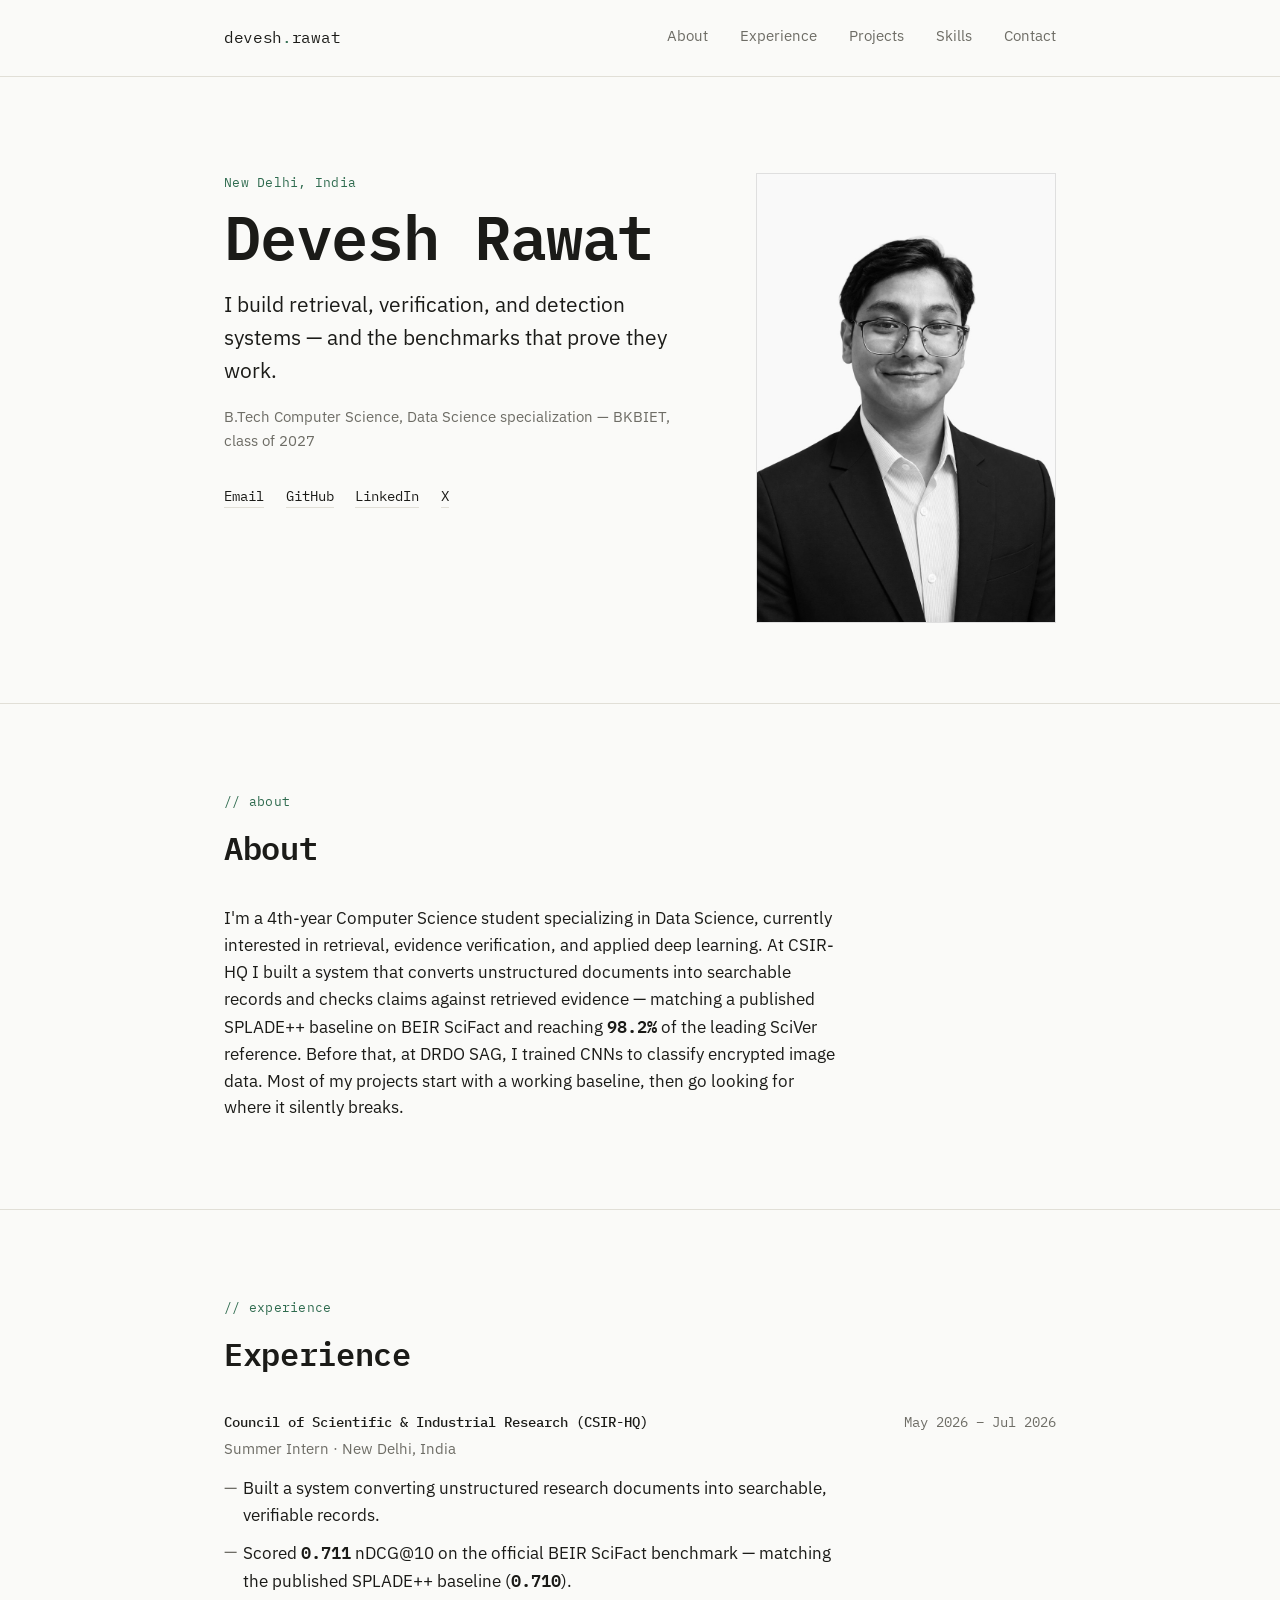
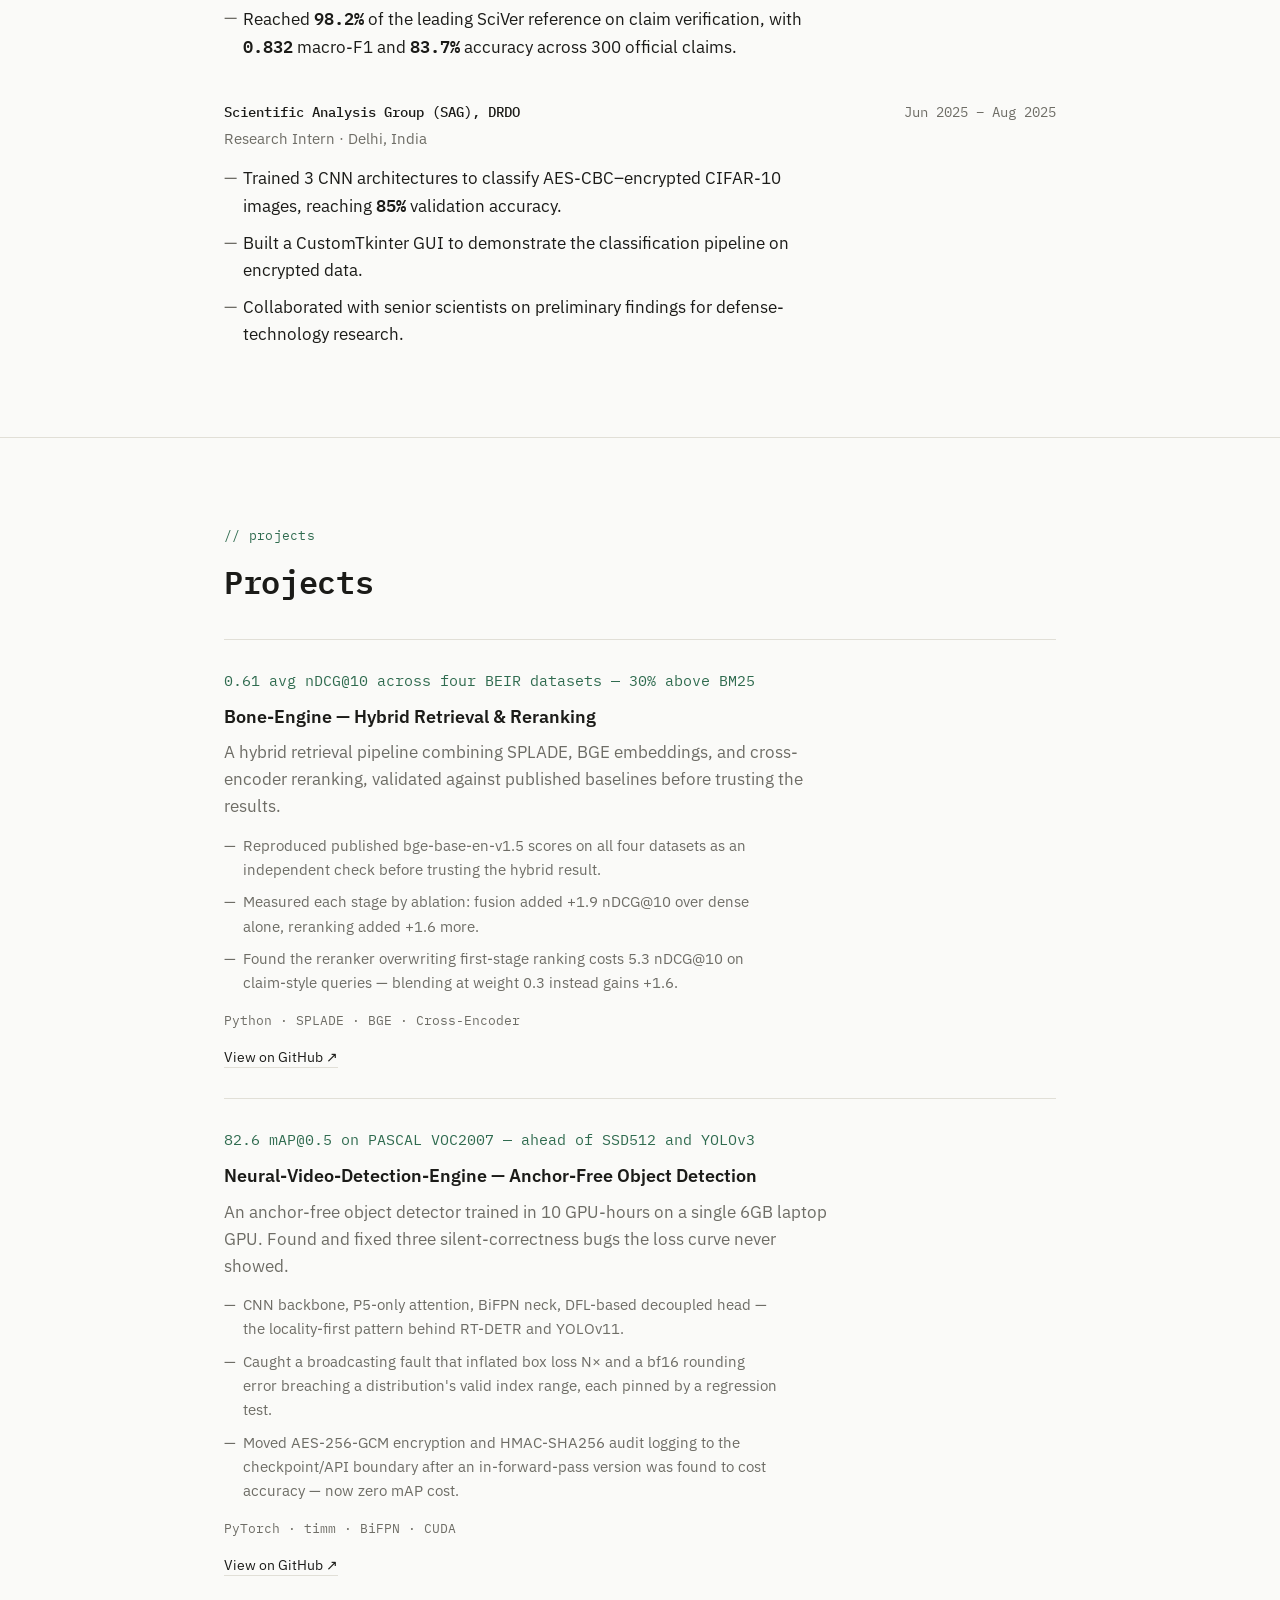
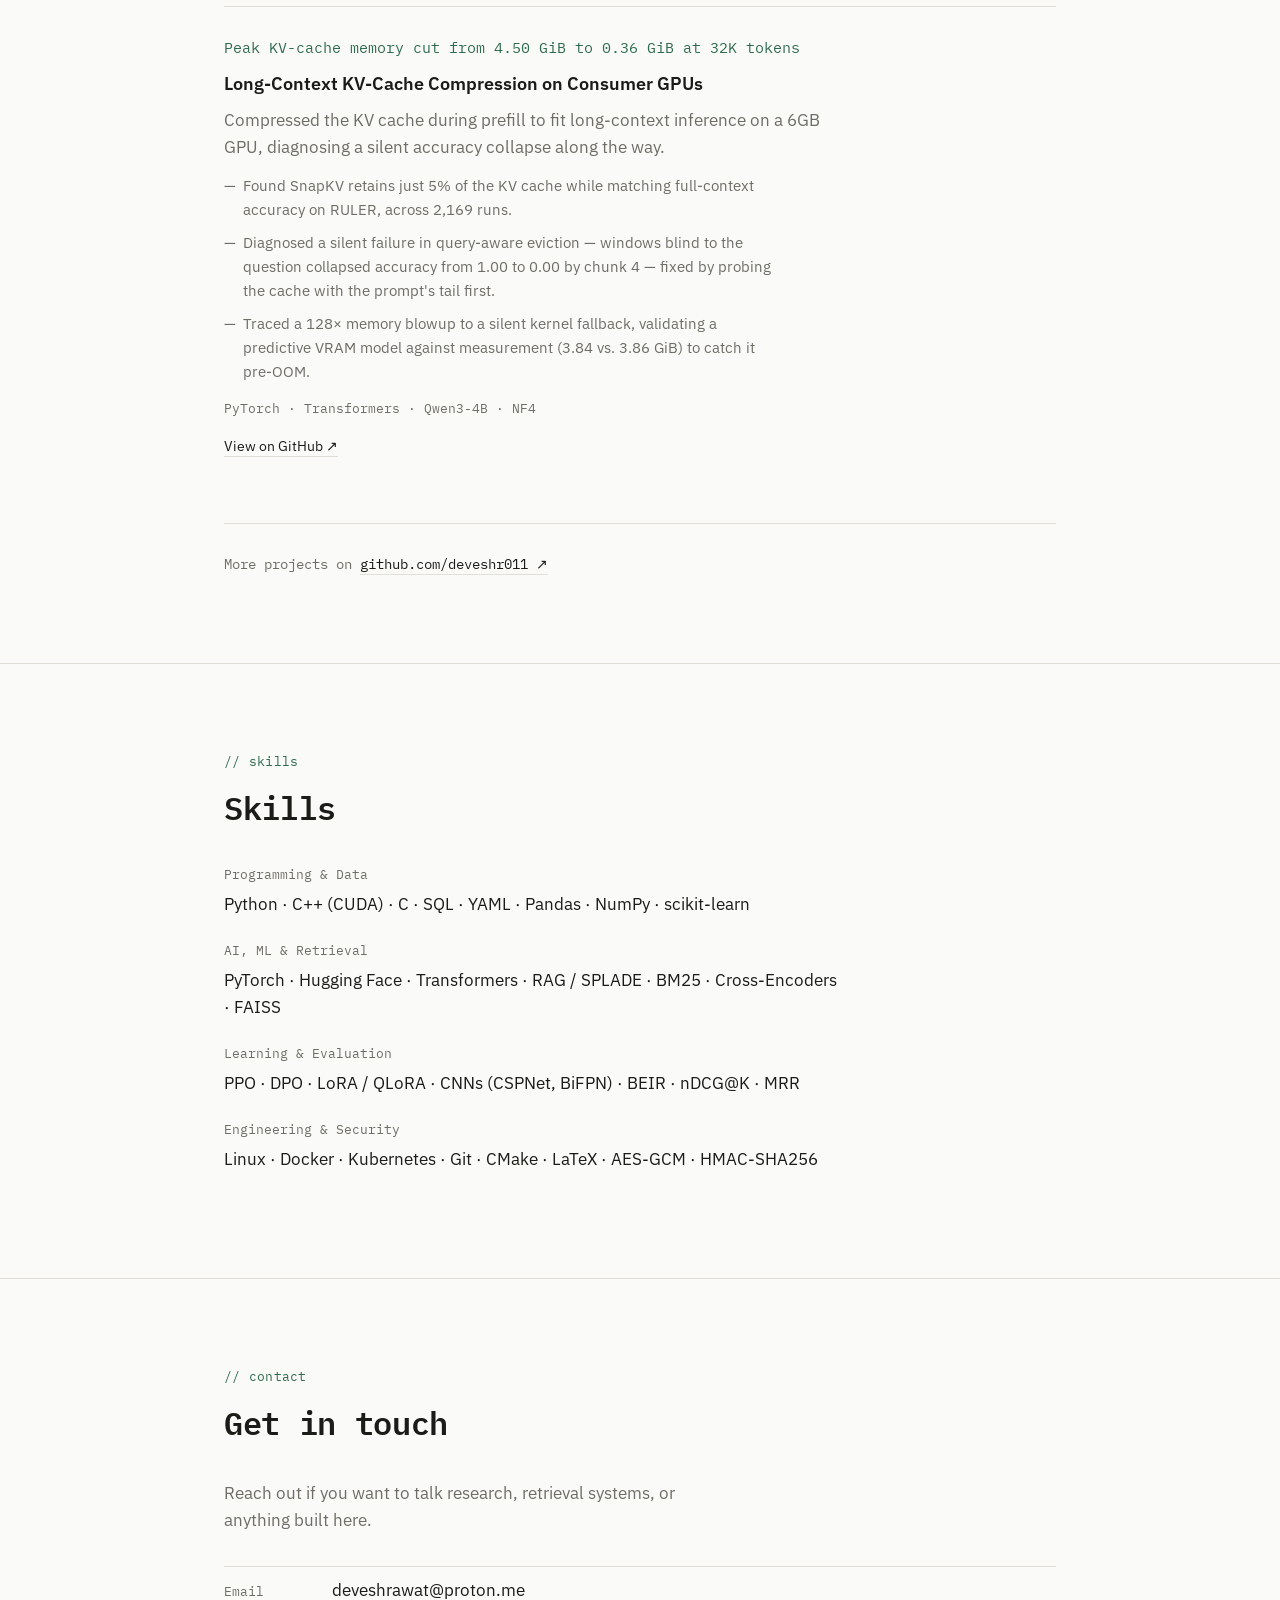
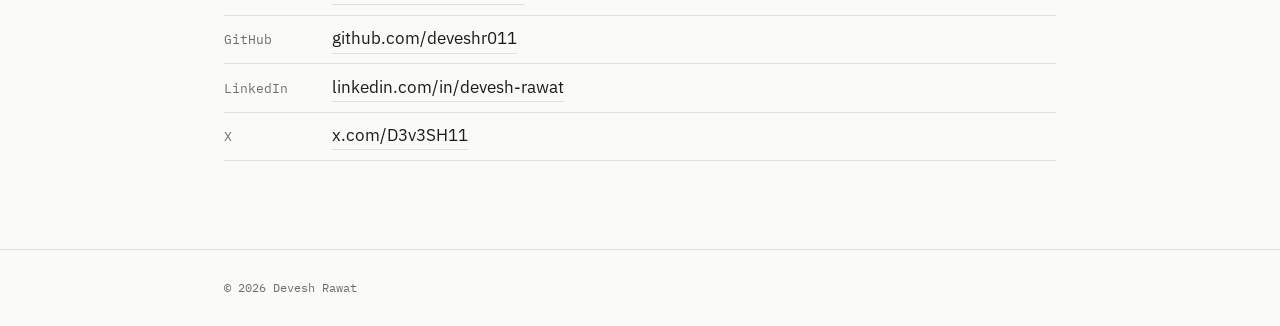
==== index.html @ e30667e3 "Add portfolio site: plain HTML/CSS/JS, IBM Plex type system Single-page site built from resume conte" ====
<!doctype html>
<html lang="en">
<head>
<meta charset="UTF-8">
<meta name="viewport" content="width=device-width, initial-scale=1">
<title>Devesh Rawat — CS Student, Retrieval &amp; ML Systems</title>
<meta name="description" content="Devesh Rawat builds retrieval, verification, and detection systems, and the benchmarks that prove they work. Research at CSIR-HQ and DRDO SAG.">
<link rel="icon" href="assets/favicon.svg" type="image/svg+xml">
<link rel="stylesheet" href="css/style.css">
</head>
<body>

<a class="skip-link" href="#main">Skip to content</a>

<header class="site-header">
  <div class="wrap header-inner">
    <a class="wordmark" href="#top">devesh<span class="wordmark-dot">.</span>rawat</a>
    <button class="nav-toggle" id="navToggle" aria-expanded="false" aria-controls="siteNav">
      <span></span><span></span><span></span>
      <span class="sr-only">Menu</span>
    </button>
    <nav class="site-nav" id="siteNav">
      <a href="#about">About</a>
      <a href="#experience">Experience</a>
      <a href="#projects">Projects</a>
      <a href="#skills">Skills</a>
      <a href="#contact">Contact</a>
    </nav>
  </div>
</header>

<main id="main">

  <section class="hero" id="top">
    <div class="wrap hero-inner">
      <div class="hero-text">
        <p class="eyebrow">New Delhi, India</p>
        <h1 class="hero-name">Devesh Rawat</h1>
        <p class="hero-tagline">I build retrieval, verification, and detection systems — and the benchmarks that prove they work.</p>
        <p class="hero-meta">B.Tech Computer Science, Data Science specialization — BKBIET, class of 2027</p>
        <ul class="link-row">
          <li><a href="mailto:deveshrawat@proton.me">Email</a></li>
          <li><a href="https://github.com/deveshr011" target="_blank" rel="noopener">GitHub</a></li>
          <li><a href="https://www.linkedin.com/in/devesh-rawat-1324a92b0/" target="_blank" rel="noopener">LinkedIn</a></li>
          <li><a href="https://x.com/D3v3SH11" target="_blank" rel="noopener">X</a></li>
        </ul>
      </div>
      <div class="hero-photo">
        <img src="assets/profile.jpg" alt="Portrait of Devesh Rawat" width="800" height="1200">
      </div>
    </div>
  </section>

  <section class="section" id="about">
    <div class="wrap">
      <p class="eyebrow">// about</p>
      <h2>About</h2>
      <p class="about-text">
        I'm a 4th-year Computer Science student specializing in Data Science, currently
        interested in retrieval, evidence verification, and applied deep learning. At
        CSIR-HQ I built a system that converts unstructured documents into searchable
        records and checks claims against retrieved evidence — matching a published
        SPLADE++ baseline on BEIR SciFact and reaching <strong class="metric">98.2%</strong>
        of the leading SciVer reference. Before that, at DRDO SAG, I trained CNNs to
        classify encrypted image data. Most of my projects start with a working baseline,
        then go looking for where it silently breaks.
      </p>
    </div>
  </section>

  <section class="section" id="experience">
    <div class="wrap">
      <p class="eyebrow">// experience</p>
      <h2>Experience</h2>

      <article class="role">
        <div class="role-head">
          <span class="role-org">Council of Scientific &amp; Industrial Research (CSIR-HQ)</span>
          <span class="role-dates">May 2026 – Jul 2026</span>
        </div>
        <p class="role-title">Summer Intern · New Delhi, India</p>
        <ul class="role-bullets">
          <li>Built a system converting unstructured research documents into searchable, verifiable records.</li>
          <li>Scored <strong class="metric">0.711</strong> nDCG@10 on the official BEIR SciFact benchmark — matching the published SPLADE++ baseline (<strong class="metric">0.710</strong>).</li>
          <li>Reached <strong class="metric">98.2%</strong> of the leading SciVer reference on claim verification, with <strong class="metric">0.832</strong> macro-F1 and <strong class="metric">83.7%</strong> accuracy across 300 official claims.</li>
        </ul>
      </article>

      <article class="role">
        <div class="role-head">
          <span class="role-org">Scientific Analysis Group (SAG), DRDO</span>
          <span class="role-dates">Jun 2025 – Aug 2025</span>
        </div>
        <p class="role-title">Research Intern · Delhi, India</p>
        <ul class="role-bullets">
          <li>Trained 3 CNN architectures to classify AES-CBC–encrypted CIFAR-10 images, reaching <strong class="metric">85%</strong> validation accuracy.</li>
          <li>Built a CustomTkinter GUI to demonstrate the classification pipeline on encrypted data.</li>
          <li>Collaborated with senior scientists on preliminary findings for defense-technology research.</li>
        </ul>
      </article>
    </div>
  </section>

  <section class="section" id="projects">
    <div class="wrap">
      <p class="eyebrow">// projects</p>
      <h2>Projects</h2>

      <article class="project">
        <p class="project-metric">0.61 avg nDCG@10 across four BEIR datasets — 30% above BM25</p>
        <h3 class="project-name">Bone-Engine — Hybrid Retrieval &amp; Reranking</h3>
        <p class="project-desc">A hybrid retrieval pipeline combining SPLADE, BGE embeddings, and cross-encoder reranking, validated against published baselines before trusting the results.</p>
        <ul class="project-bullets">
          <li>Reproduced published bge-base-en-v1.5 scores on all four datasets as an independent check before trusting the hybrid result.</li>
          <li>Measured each stage by ablation: fusion added +1.9 nDCG@10 over dense alone, reranking added +1.6 more.</li>
          <li>Found the reranker overwriting first-stage ranking costs 5.3 nDCG@10 on claim-style queries — blending at weight 0.3 instead gains +1.6.</li>
        </ul>
        <p class="project-tags">Python · SPLADE · BGE · Cross-Encoder</p>
        <a class="project-link" href="https://github.com/deveshr011" target="_blank" rel="noopener">View on GitHub ↗</a>
      </article>

      <article class="project">
        <p class="project-metric">82.6 mAP@0.5 on PASCAL VOC2007 — ahead of SSD512 and YOLOv3</p>
        <h3 class="project-name">Neural-Video-Detection-Engine — Anchor-Free Object Detection</h3>
        <p class="project-desc">An anchor-free object detector trained in 10 GPU-hours on a single 6GB laptop GPU. Found and fixed three silent-correctness bugs the loss curve never showed.</p>
        <ul class="project-bullets">
          <li>CNN backbone, P5-only attention, BiFPN neck, DFL-based decoupled head — the locality-first pattern behind RT-DETR and YOLOv11.</li>
          <li>Caught a broadcasting fault that inflated box loss N&times; and a bf16 rounding error breaching a distribution's valid index range, each pinned by a regression test.</li>
          <li>Moved AES-256-GCM encryption and HMAC-SHA256 audit logging to the checkpoint/API boundary after an in-forward-pass version was found to cost accuracy — now zero mAP cost.</li>
        </ul>
        <p class="project-tags">PyTorch · timm · BiFPN · CUDA</p>
        <a class="project-link" href="https://github.com/deveshr011" target="_blank" rel="noopener">View on GitHub ↗</a>
      </article>

      <article class="project">
        <p class="project-metric">Peak KV-cache memory cut from 4.50 GiB to 0.36 GiB at 32K tokens</p>
        <h3 class="project-name">Long-Context KV-Cache Compression on Consumer GPUs</h3>
        <p class="project-desc">Compressed the KV cache during prefill to fit long-context inference on a 6GB GPU, diagnosing a silent accuracy collapse along the way.</p>
        <ul class="project-bullets">
          <li>Found SnapKV retains just 5% of the KV cache while matching full-context accuracy on RULER, across 2,169 runs.</li>
          <li>Diagnosed a silent failure in query-aware eviction — windows blind to the question collapsed accuracy from 1.00 to 0.00 by chunk 4 — fixed by probing the cache with the prompt's tail first.</li>
          <li>Traced a 128&times; memory blowup to a silent kernel fallback, validating a predictive VRAM model against measurement (3.84 vs. 3.86 GiB) to catch it pre-OOM.</li>
        </ul>
        <p class="project-tags">PyTorch · Transformers · Qwen3-4B · NF4</p>
        <a class="project-link" href="https://github.com/deveshr011" target="_blank" rel="noopener">View on GitHub ↗</a>
      </article>

      <p class="projects-more">More projects on <a href="https://github.com/deveshr011" target="_blank" rel="noopener">github.com/deveshr011 ↗</a></p>
    </div>
  </section>

  <section class="section" id="skills">
    <div class="wrap">
      <p class="eyebrow">// skills</p>
      <h2>Skills</h2>
      <dl class="skills-list">
        <div class="skills-group">
          <dt>Programming &amp; Data</dt>
          <dd>Python · C++ (CUDA) · C · SQL · YAML · Pandas · NumPy · scikit-learn</dd>
        </div>
        <div class="skills-group">
          <dt>AI, ML &amp; Retrieval</dt>
          <dd>PyTorch · Hugging Face · Transformers · RAG / SPLADE · BM25 · Cross-Encoders · FAISS</dd>
        </div>
        <div class="skills-group">
          <dt>Learning &amp; Evaluation</dt>
          <dd>PPO · DPO · LoRA / QLoRA · CNNs (CSPNet, BiFPN) · BEIR · nDCG@K · MRR</dd>
        </div>
        <div class="skills-group">
          <dt>Engineering &amp; Security</dt>
          <dd>Linux · Docker · Kubernetes · Git · CMake · LaTeX · AES-GCM · HMAC-SHA256</dd>
        </div>
      </dl>
    </div>
  </section>

  <section class="section" id="contact">
    <div class="wrap">
      <p class="eyebrow">// contact</p>
      <h2>Get in touch</h2>
      <p class="contact-line">Reach out if you want to talk research, retrieval systems, or anything built here.</p>
      <ul class="contact-list">
        <li><span class="contact-label">Email</span><a href="mailto:deveshrawat@proton.me">deveshrawat@proton.me</a></li>
        <li><span class="contact-label">GitHub</span><a href="https://github.com/deveshr011" target="_blank" rel="noopener">github.com/deveshr011</a></li>
        <li><span class="contact-label">LinkedIn</span><a href="https://www.linkedin.com/in/devesh-rawat-1324a92b0/" target="_blank" rel="noopener">linkedin.com/in/devesh-rawat</a></li>
        <li><span class="contact-label">X</span><a href="https://x.com/D3v3SH11" target="_blank" rel="noopener">x.com/D3v3SH11</a></li>
      </ul>
    </div>
  </section>

</main>

<footer class="site-footer">
  <div class="wrap footer-inner">
    <p>&copy; 2026 Devesh Rawat</p>
  </div>
</footer>

<script src="js/main.js"></script>
</body>
</html>
---- css/style.css ----
/* ---- Fonts (self-hosted) ---- */
@font-face {
  font-family: 'IBM Plex Sans';
  src: url('../assets/fonts/ibm-plex-sans-400.woff2') format('woff2');
  font-weight: 400; font-style: normal; font-display: swap;
}
@font-face {
  font-family: 'IBM Plex Sans';
  src: url('../assets/fonts/ibm-plex-sans-500.woff2') format('woff2');
  font-weight: 500; font-style: normal; font-display: swap;
}
@font-face {
  font-family: 'IBM Plex Sans';
  src: url('../assets/fonts/ibm-plex-sans-600.woff2') format('woff2');
  font-weight: 600; font-style: normal; font-display: swap;
}
@font-face {
  font-family: 'IBM Plex Sans';
  src: url('../assets/fonts/ibm-plex-sans-700.woff2') format('woff2');
  font-weight: 700; font-style: normal; font-display: swap;
}
@font-face {
  font-family: 'IBM Plex Mono';
  src: url('../assets/fonts/ibm-plex-mono-400.woff2') format('woff2');
  font-weight: 400; font-style: normal; font-display: swap;
}
@font-face {
  font-family: 'IBM Plex Mono';
  src: url('../assets/fonts/ibm-plex-mono-500.woff2') format('woff2');
  font-weight: 500; font-style: normal; font-display: swap;
}
@font-face {
  font-family: 'IBM Plex Mono';
  src: url('../assets/fonts/ibm-plex-mono-600.woff2') format('woff2');
  font-weight: 600; font-style: normal; font-display: swap;
}

/* ---- Tokens ---- */
:root {
  --paper: #fafaf8;
  --paper-raised: #f2f1ec;
  --ink: #1b1b18;
  --muted: #6e6d66;
  --rule: #e1dfd7;
  --signal: #2f6b4f;

  --font-sans: 'IBM Plex Sans', -apple-system, BlinkMacSystemFont, 'Segoe UI', sans-serif;
  --font-mono: 'IBM Plex Mono', ui-monospace, 'SFMono-Regular', Consolas, monospace;

  --content-w: 880px;
  --gap: clamp(1rem, 2vw, 1.5rem);
}

/* ---- Reset ---- */
*, *::before, *::after { box-sizing: border-box; }
html { -webkit-text-size-adjust: 100%; }
body {
  margin: 0;
  background: var(--paper);
  color: var(--ink);
  font-family: var(--font-sans);
  font-size: 17px;
  line-height: 1.6;
  -webkit-font-smoothing: antialiased;
}
img { max-width: 100%; height: auto; display: block; }
a { color: inherit; }
ul { list-style: none; margin: 0; padding: 0; }
h1, h2, h3 { margin: 0; }
p { margin: 0; }

.wrap {
  max-width: var(--content-w);
  margin-inline: auto;
  padding-inline: 1.5rem;
}

.sr-only {
  position: absolute;
  width: 1px; height: 1px;
  overflow: hidden;
  clip: rect(0 0 0 0);
  white-space: nowrap;
}

.skip-link {
  position: absolute;
  left: -9999px;
  top: 0;
  background: var(--ink);
  color: var(--paper);
  padding: 0.75rem 1rem;
  z-index: 100;
  font-family: var(--font-mono);
  font-size: 0.85rem;
}
.skip-link:focus {
  left: 1rem;
  top: 1rem;
}

a:focus-visible,
button:focus-visible {
  outline: 2px solid var(--signal);
  outline-offset: 3px;
}

/* ---- Header ---- */
.site-header {
  position: sticky;
  top: 0;
  z-index: 20;
  background: var(--paper);
  border-bottom: 1px solid var(--rule);
}
.header-inner {
  display: flex;
  align-items: center;
  justify-content: space-between;
  height: 76px;
}
.wordmark {
  font-family: var(--font-mono);
  font-size: 1rem;
  text-decoration: none;
  color: var(--ink);
  letter-spacing: -0.02em;
}
.wordmark-dot { color: var(--signal); }

.site-nav {
  display: flex;
  gap: clamp(1.25rem, 2.5vw, 2.25rem);
}
.site-nav a {
  text-decoration: none;
  font-size: 0.92rem;
  color: var(--muted);
  border-bottom: 1px solid transparent;
  padding-bottom: 3px;
  transition: color 0.15s ease, border-color 0.15s ease;
}
.site-nav a:hover {
  color: var(--ink);
  border-color: var(--signal);
}

.nav-toggle {
  display: none;
  flex-direction: column;
  justify-content: center;
  gap: 5px;
  width: 32px;
  height: 32px;
  background: none;
  border: none;
  cursor: pointer;
  padding: 0;
}
.nav-toggle span {
  display: block;
  width: 100%;
  height: 1.5px;
  background: var(--ink);
}

/* ---- Eyebrow / headings ---- */
.eyebrow {
  font-family: var(--font-mono);
  font-size: 0.8rem;
  color: var(--signal);
  letter-spacing: 0.02em;
  margin-bottom: 0.6rem;
}
.section h2 {
  font-family: var(--font-mono);
  font-weight: 600;
  font-size: clamp(1.5rem, 3vw, 2rem);
  letter-spacing: -0.01em;
  margin-bottom: 2rem;
}

.metric {
  font-family: var(--font-mono);
  font-weight: 600;
  font-variant-numeric: tabular-nums;
  color: var(--ink);
}

/* ---- Hero ---- */
.hero {
  padding-block: clamp(3.5rem, 8vw, 6rem) clamp(3.5rem, 8vw, 5rem);
}
.hero-inner {
  display: grid;
  grid-template-columns: 1fr 300px;
  gap: clamp(2rem, 5vw, 3.5rem);
  align-items: start;
}
.hero-name {
  font-family: var(--font-mono);
  font-weight: 600;
  font-size: clamp(2.6rem, 6vw, 3.9rem);
  letter-spacing: -0.02em;
  line-height: 1.05;
  margin-bottom: 1.2rem;
}
.hero-tagline {
  font-size: clamp(1.1rem, 2vw, 1.3rem);
  max-width: 36ch;
  margin-bottom: 1.1rem;
}
.hero-meta {
  font-size: 0.92rem;
  color: var(--muted);
  margin-bottom: 1.85rem;
}
.link-row {
  display: flex;
  flex-wrap: wrap;
  gap: 1.35rem;
}
.link-row a {
  font-family: var(--font-mono);
  font-size: 0.88rem;
  text-decoration: none;
  border-bottom: 1px solid var(--rule);
  padding-bottom: 2px;
  transition: border-color 0.15s ease, color 0.15s ease;
}
.link-row a:hover {
  color: var(--signal);
  border-color: var(--signal);
}

.hero-photo img {
  width: 100%;
  aspect-ratio: 2 / 3;
  object-fit: cover;
  border: 1px solid var(--rule);
  filter: grayscale(1);
}

/* ---- Sections ---- */
.section {
  padding-block: clamp(3.5rem, 7vw, 5.5rem);
  border-top: 1px solid var(--rule);
}

.about-text {
  max-width: 62ch;
  font-size: 1.05rem;
}

/* ---- Experience ---- */
.role { margin-bottom: 2.5rem; }
.role:last-child { margin-bottom: 0; }
.role-head {
  display: flex;
  flex-wrap: wrap;
  justify-content: space-between;
  gap: 0.5rem;
  font-family: var(--font-mono);
  font-size: 0.85rem;
  margin-bottom: 0.25rem;
}
.role-org { font-weight: 500; }
.role-dates { color: var(--muted); }
.role-title {
  color: var(--muted);
  font-size: 0.92rem;
  margin-bottom: 0.9rem;
}
.role-bullets li {
  position: relative;
  padding-left: 1.2rem;
  margin-bottom: 0.6rem;
  max-width: 62ch;
}
.role-bullets li::before {
  content: '—';
  position: absolute;
  left: 0;
  color: var(--muted);
}
.role-bullets li:last-child { margin-bottom: 0; }

/* ---- Projects ---- */
.project {
  padding-top: 1.75rem;
  padding-bottom: 1.75rem;
  border-top: 1px solid var(--rule);
}
.project:first-child { border-top: none; padding-top: 0; }
.project:last-child { padding-bottom: 0; }
.project-metric {
  font-family: var(--font-mono);
  font-size: 0.95rem;
  color: var(--signal);
  margin-bottom: 0.6rem;
  font-variant-numeric: tabular-nums;
}
.project-name {
  font-size: 1.15rem;
  font-weight: 600;
  margin-bottom: 0.5rem;
}
.project-desc {
  color: var(--muted);
  max-width: 62ch;
  margin-bottom: 0.75rem;
}
.project-bullets {
  margin-bottom: 1rem;
}
.project-bullets li {
  position: relative;
  padding-left: 1.2rem;
  margin-bottom: 0.5rem;
  max-width: 62ch;
  color: var(--muted);
  font-size: 0.95rem;
}
.project-bullets li::before {
  content: '—';
  position: absolute;
  left: 0;
}
.project-bullets li:last-child { margin-bottom: 0; }
.project-tags {
  font-family: var(--font-mono);
  font-size: 0.8rem;
  color: var(--muted);
  margin-bottom: 0.75rem;
}
.project-link {
  font-size: 0.9rem;
  text-decoration: none;
  border-bottom: 1px solid var(--rule);
  padding-bottom: 1px;
  transition: border-color 0.15s ease, color 0.15s ease;
}
.project-link:hover {
  color: var(--signal);
  border-color: var(--signal);
}

.projects-more {
  margin-top: 2.25rem;
  padding-top: 1.75rem;
  border-top: 1px solid var(--rule);
  font-family: var(--font-mono);
  font-size: 0.9rem;
  color: var(--muted);
}
.projects-more a {
  text-decoration: none;
  border-bottom: 1px solid var(--rule);
  padding-bottom: 1px;
  color: var(--ink);
  transition: border-color 0.15s ease, color 0.15s ease;
}
.projects-more a:hover {
  color: var(--signal);
  border-color: var(--signal);
}

/* ---- Skills ---- */
.skills-list {
  display: grid;
  gap: 1.4rem;
}
.skills-group dt {
  font-family: var(--font-mono);
  font-size: 0.8rem;
  color: var(--muted);
  margin-bottom: 0.35rem;
}
.skills-group dd {
  margin: 0;
  max-width: 62ch;
}

/* ---- Contact ---- */
.contact-line {
  max-width: 52ch;
  color: var(--muted);
  margin-bottom: 2rem;
}
.contact-list li {
  display: flex;
  gap: 1.25rem;
  padding-block: 0.6rem;
  border-top: 1px solid var(--rule);
  align-items: baseline;
}
.contact-list li:last-child { border-bottom: 1px solid var(--rule); }
.contact-label {
  font-family: var(--font-mono);
  font-size: 0.8rem;
  color: var(--muted);
  width: 5.5rem;
  flex-shrink: 0;
}
.contact-list a {
  text-decoration: none;
  border-bottom: 1px solid var(--rule);
}
.contact-list a:hover {
  color: var(--signal);
  border-color: var(--signal);
}

/* ---- Footer ---- */
.site-footer {
  border-top: 1px solid var(--rule);
}
.footer-inner {
  padding-block: 1.75rem;
  font-family: var(--font-mono);
  font-size: 0.78rem;
  color: var(--muted);
}

/* ---- Responsive ---- */
@media (max-width: 720px) {
  .nav-toggle { display: flex; }
  .site-nav {
    position: absolute;
    top: 76px;
    left: 0;
    right: 0;
    background: var(--paper);
    border-bottom: 1px solid var(--rule);
    flex-direction: column;
    padding: 1rem 1.5rem 1.5rem;
    gap: 1rem;
    display: none;
  }
  .site-nav.is-open { display: flex; }

  .hero-inner {
    grid-template-columns: 1fr;
  }
  .hero-photo { max-width: 220px; }

  .role-head { flex-direction: column; }
  .contact-label { width: 4.5rem; font-size: 0.75rem; }
}
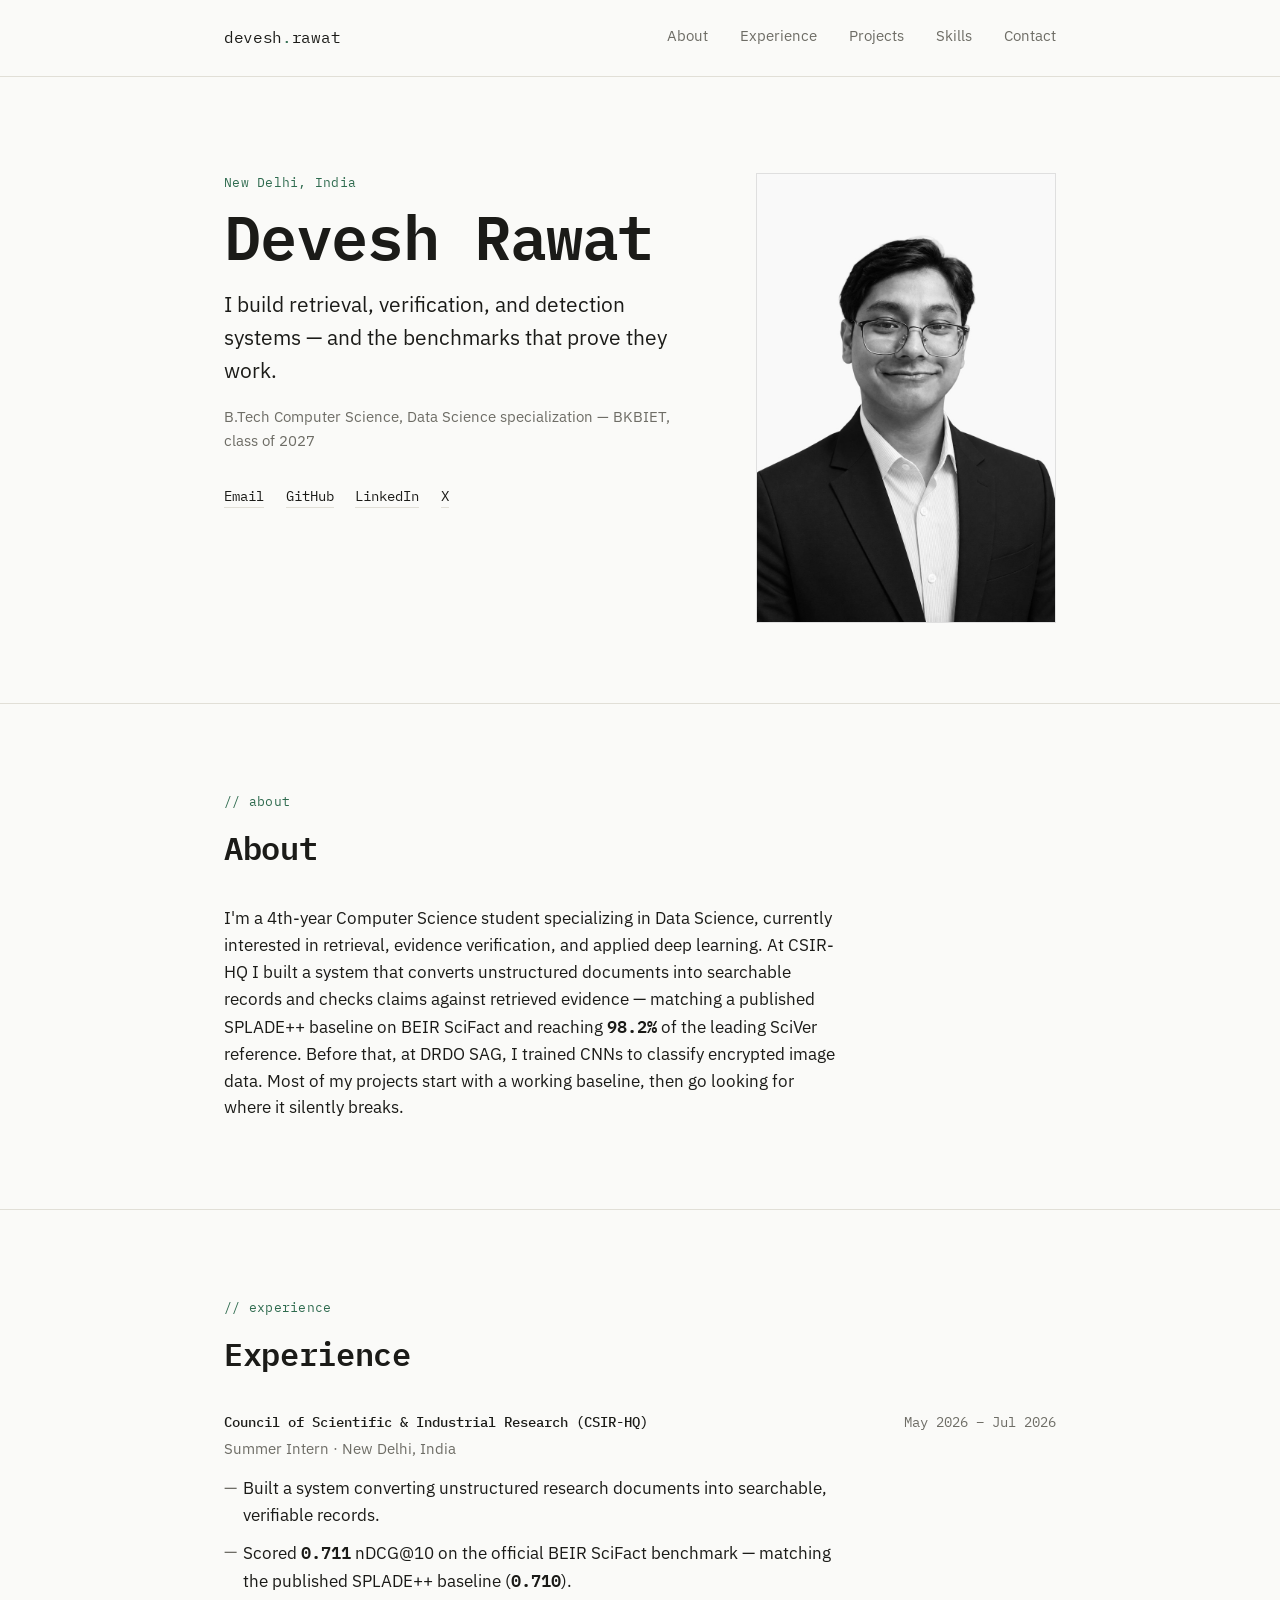
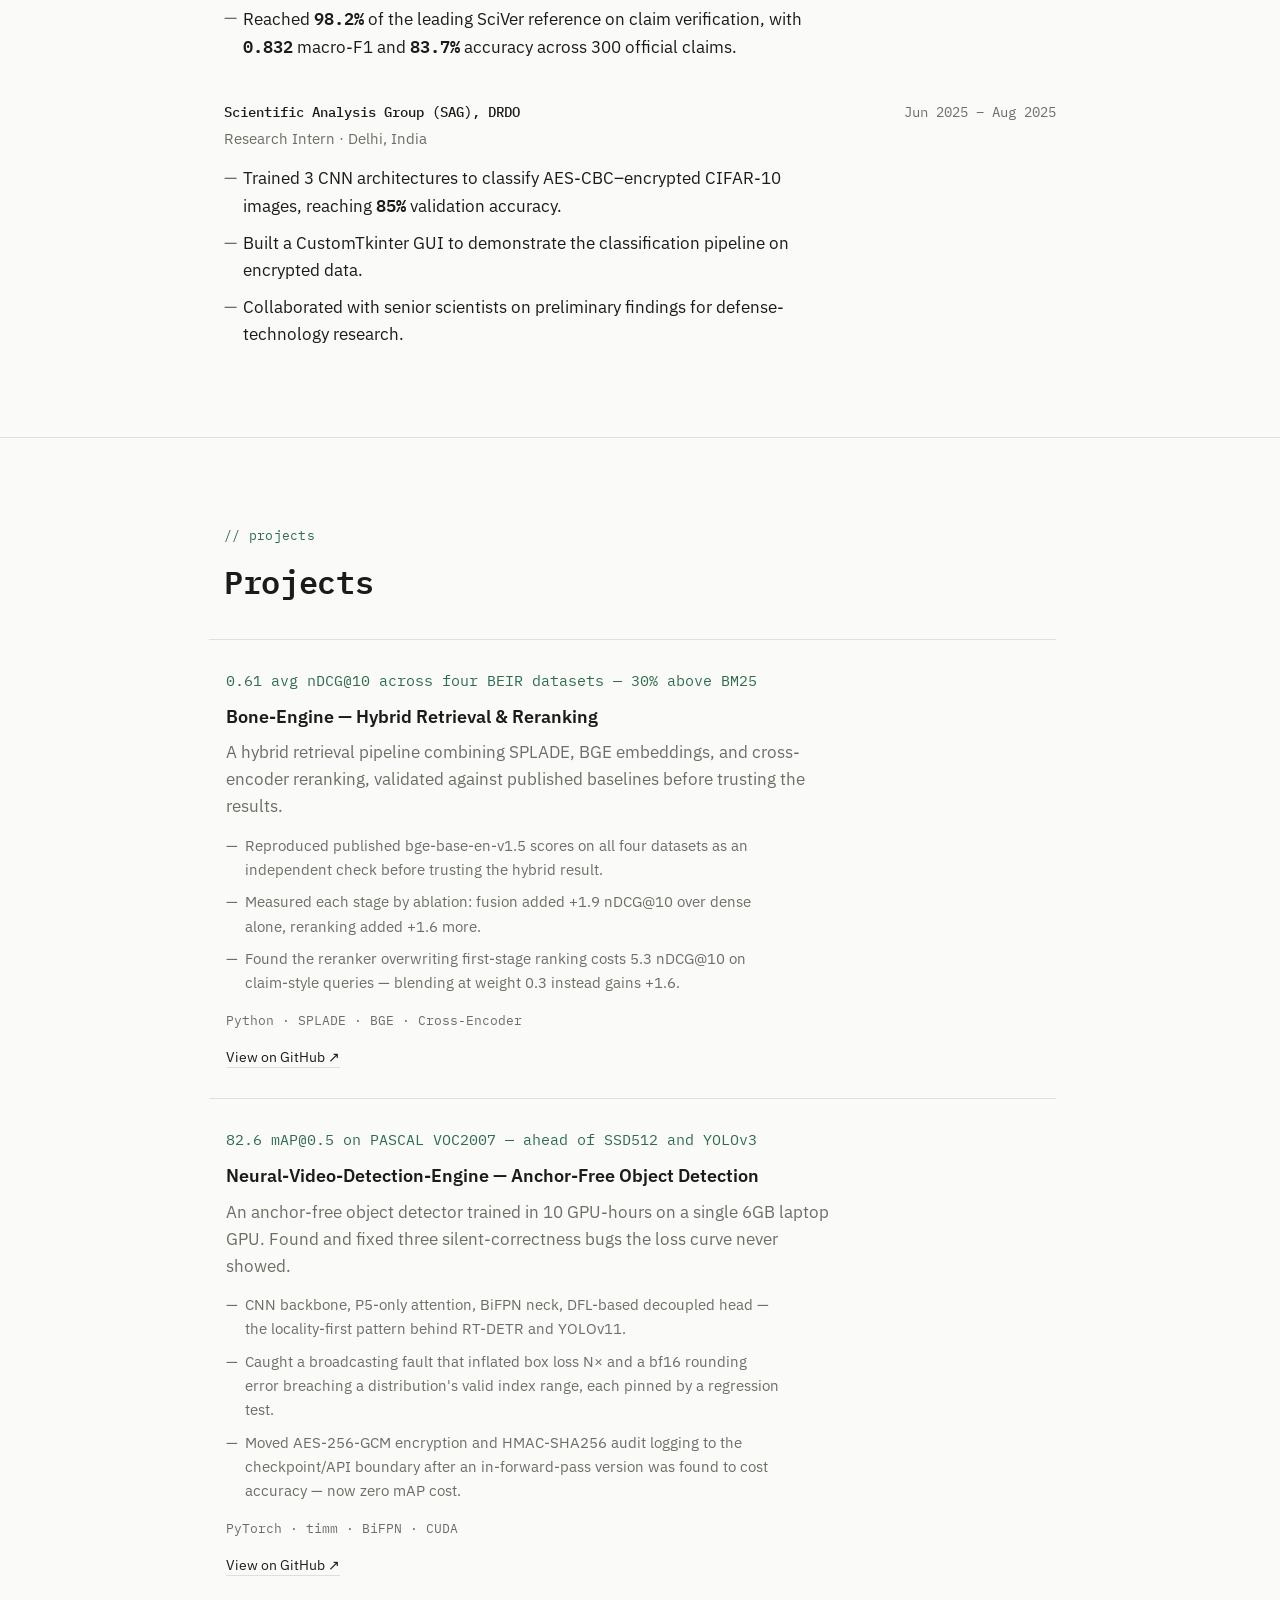
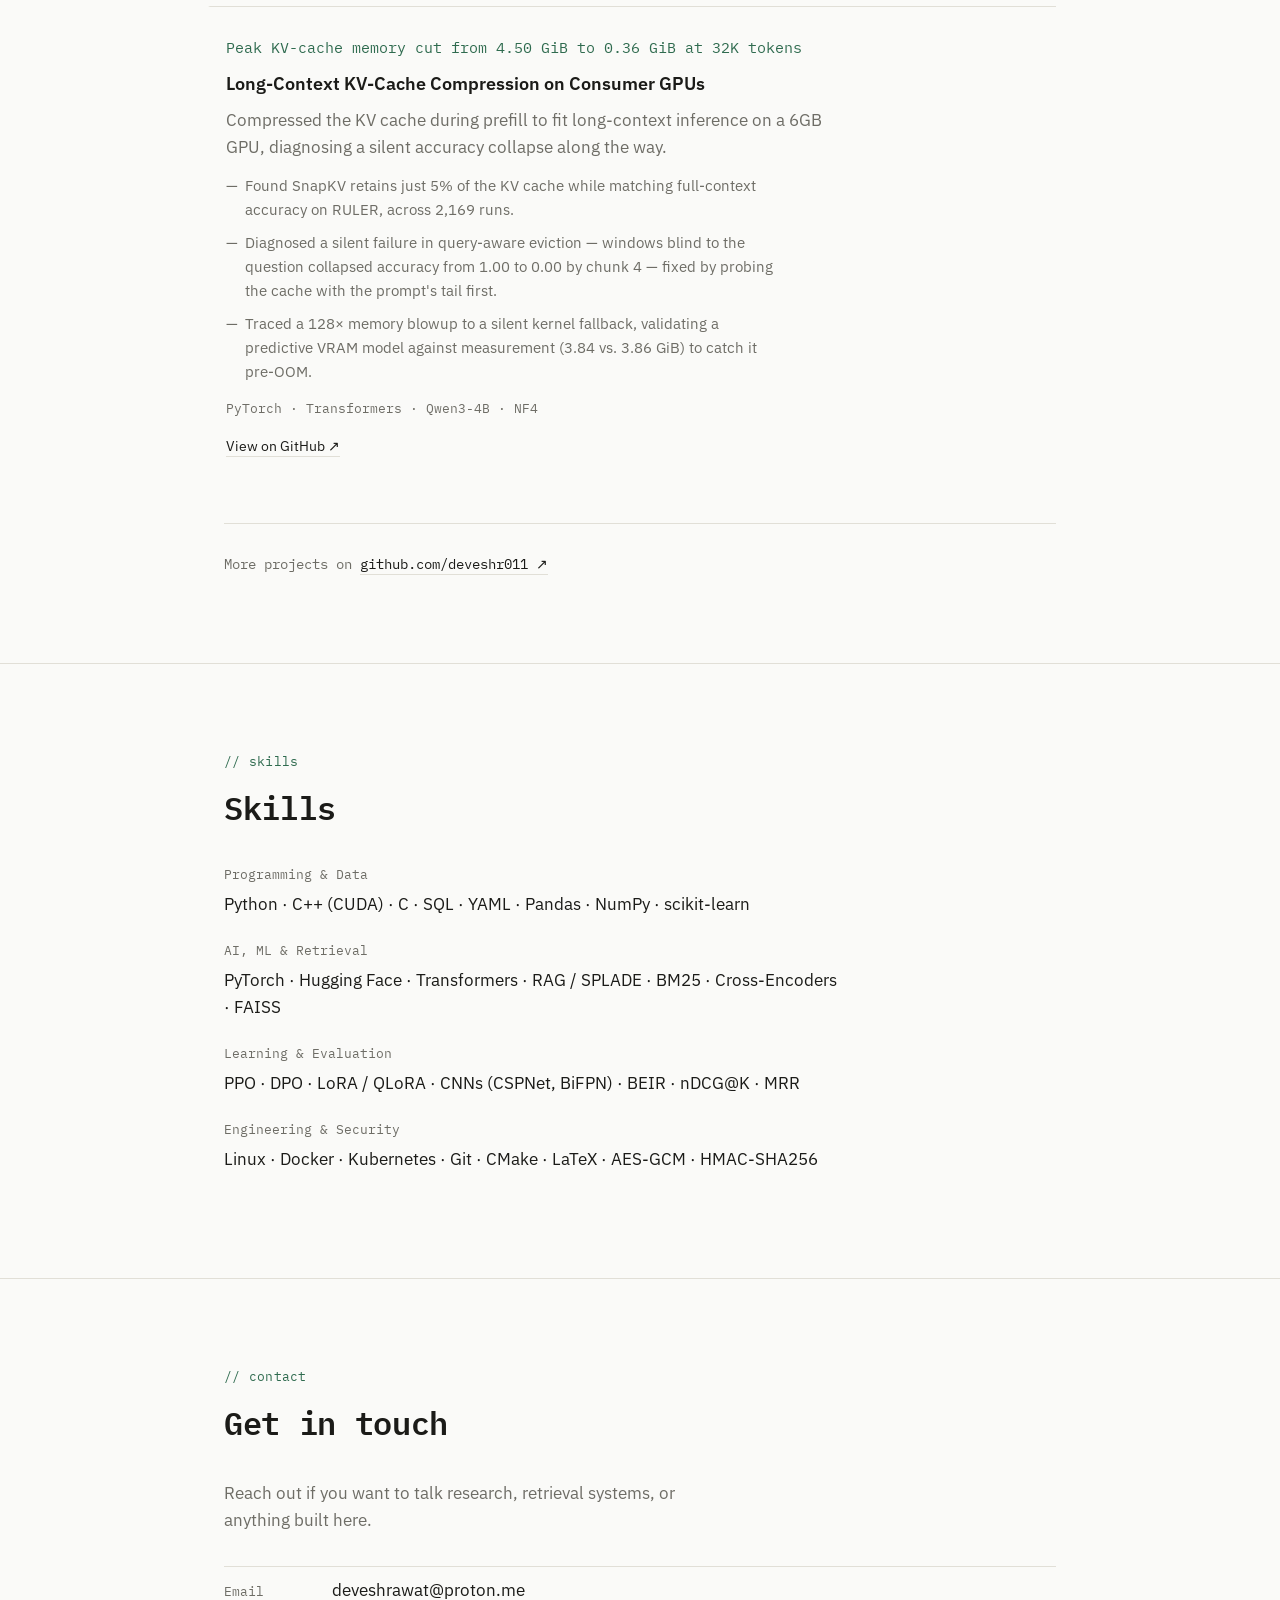
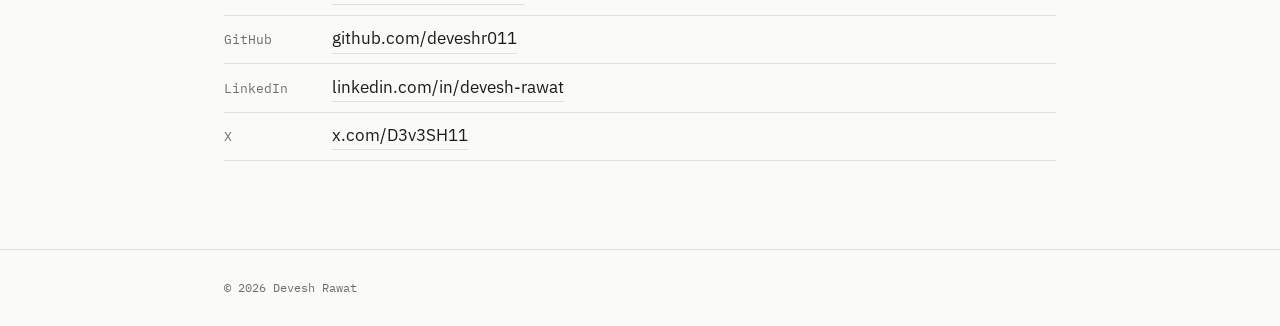
==== commit bc5dcc92: "Add social preview meta tags, print stylesheet, project hover state Open Graph/Twitter cards for lin" ====
--- a/index.html
+++ b/index.html
@@ -5,8 +5,21 @@
 <meta name="viewport" content="width=device-width, initial-scale=1">
 <title>Devesh Rawat — CS Student, Retrieval &amp; ML Systems</title>
 <meta name="description" content="Devesh Rawat builds retrieval, verification, and detection systems, and the benchmarks that prove they work. Research at CSIR-HQ and DRDO SAG.">
+<link rel="canonical" href="https://deveshr011.github.io/">
 <link rel="icon" href="assets/favicon.svg" type="image/svg+xml">
 <link rel="stylesheet" href="css/style.css">
+
+<meta property="og:type" content="website">
+<meta property="og:site_name" content="devesh.rawat">
+<meta property="og:title" content="Devesh Rawat — CS Student, Retrieval & ML Systems">
+<meta property="og:description" content="Devesh Rawat builds retrieval, verification, and detection systems, and the benchmarks that prove they work. Research at CSIR-HQ and DRDO SAG.">
+<meta property="og:url" content="https://deveshr011.github.io/">
+<meta property="og:image" content="https://deveshr011.github.io/assets/profile.jpg">
+
+<meta name="twitter:card" content="summary">
+<meta name="twitter:title" content="Devesh Rawat — CS Student, Retrieval & ML Systems">
+<meta name="twitter:description" content="Devesh Rawat builds retrieval, verification, and detection systems, and the benchmarks that prove they work. Research at CSIR-HQ and DRDO SAG.">
+<meta name="twitter:image" content="https://deveshr011.github.io/assets/profile.jpg">
 </head>
 <body>
 
--- a/css/style.css
+++ b/css/style.css
@@ -289,10 +289,15 @@
 .project {
   padding-top: 1.75rem;
   padding-bottom: 1.75rem;
+  padding-left: 1rem;
+  margin-left: -1rem;
   border-top: 1px solid var(--rule);
+  border-left: 2px solid transparent;
+  transition: border-left-color 0.2s ease;
 }
 .project:first-child { border-top: none; padding-top: 0; }
 .project:last-child { padding-bottom: 0; }
+.project:hover { border-left-color: var(--signal); }
 .project-metric {
   font-family: var(--font-mono);
   font-size: 0.95rem;
@@ -447,3 +452,56 @@
   .role-head { flex-direction: column; }
   .contact-label { width: 4.5rem; font-size: 0.75rem; }
 }
+
+/* ---- Print ---- */
+@page {
+  margin: 1.5cm;
+}
+@media print {
+  body {
+    font-size: 11pt;
+    color: #000;
+  }
+  .site-header,
+  .nav-toggle,
+  .skip-link {
+    display: none;
+  }
+  a {
+    color: #000;
+    text-decoration: underline;
+  }
+  .link-row a::after,
+  .project-link::after {
+    content: " (" attr(href) ")";
+    font-size: 0.75em;
+    color: #333;
+  }
+  .hero {
+    padding-top: 0;
+  }
+  .hero-photo img {
+    max-width: 130px;
+    border-color: #000;
+  }
+  .eyebrow,
+  .metric,
+  .project-metric {
+    color: #000;
+  }
+  .section {
+    border-top-color: #999;
+  }
+  .role,
+  .project {
+    break-inside: avoid;
+  }
+  .project {
+    border-left: none;
+    padding-left: 0;
+    margin-left: 0;
+  }
+  .site-footer {
+    border-top-color: #999;
+  }
+}
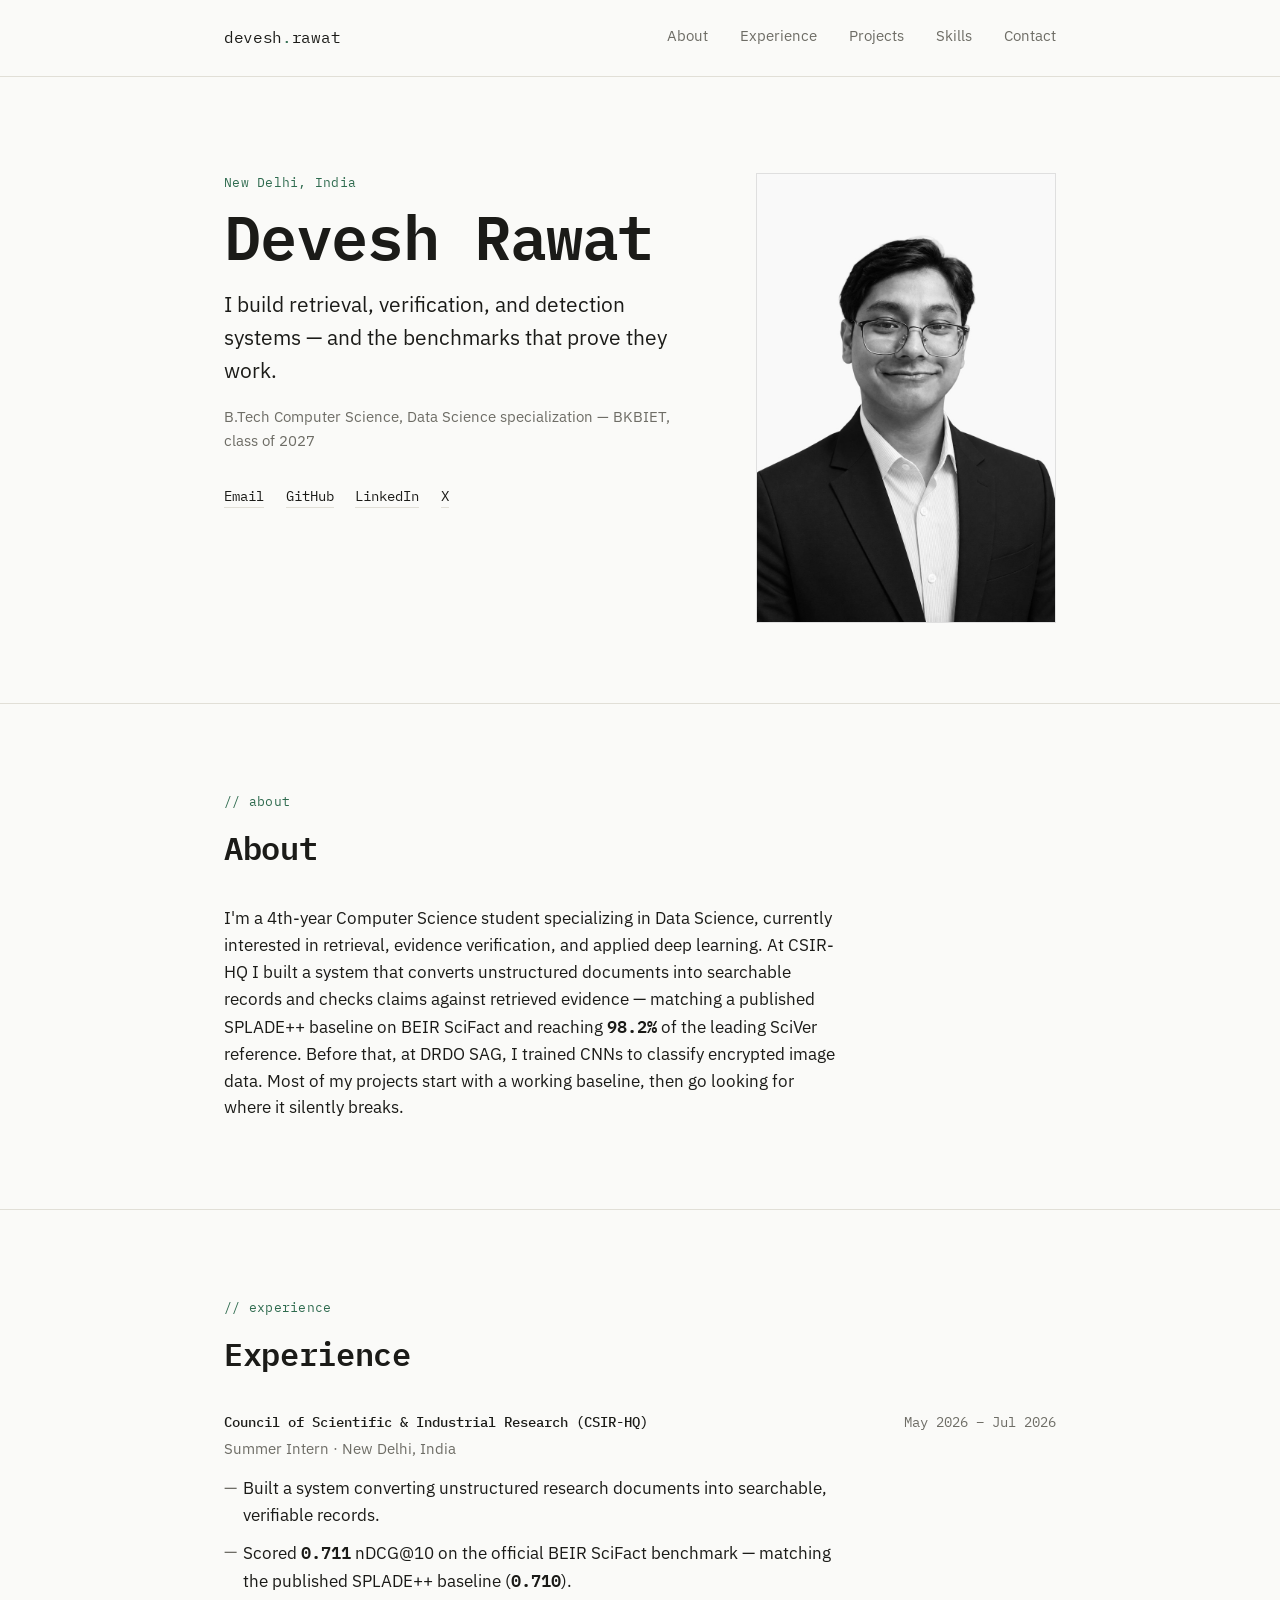
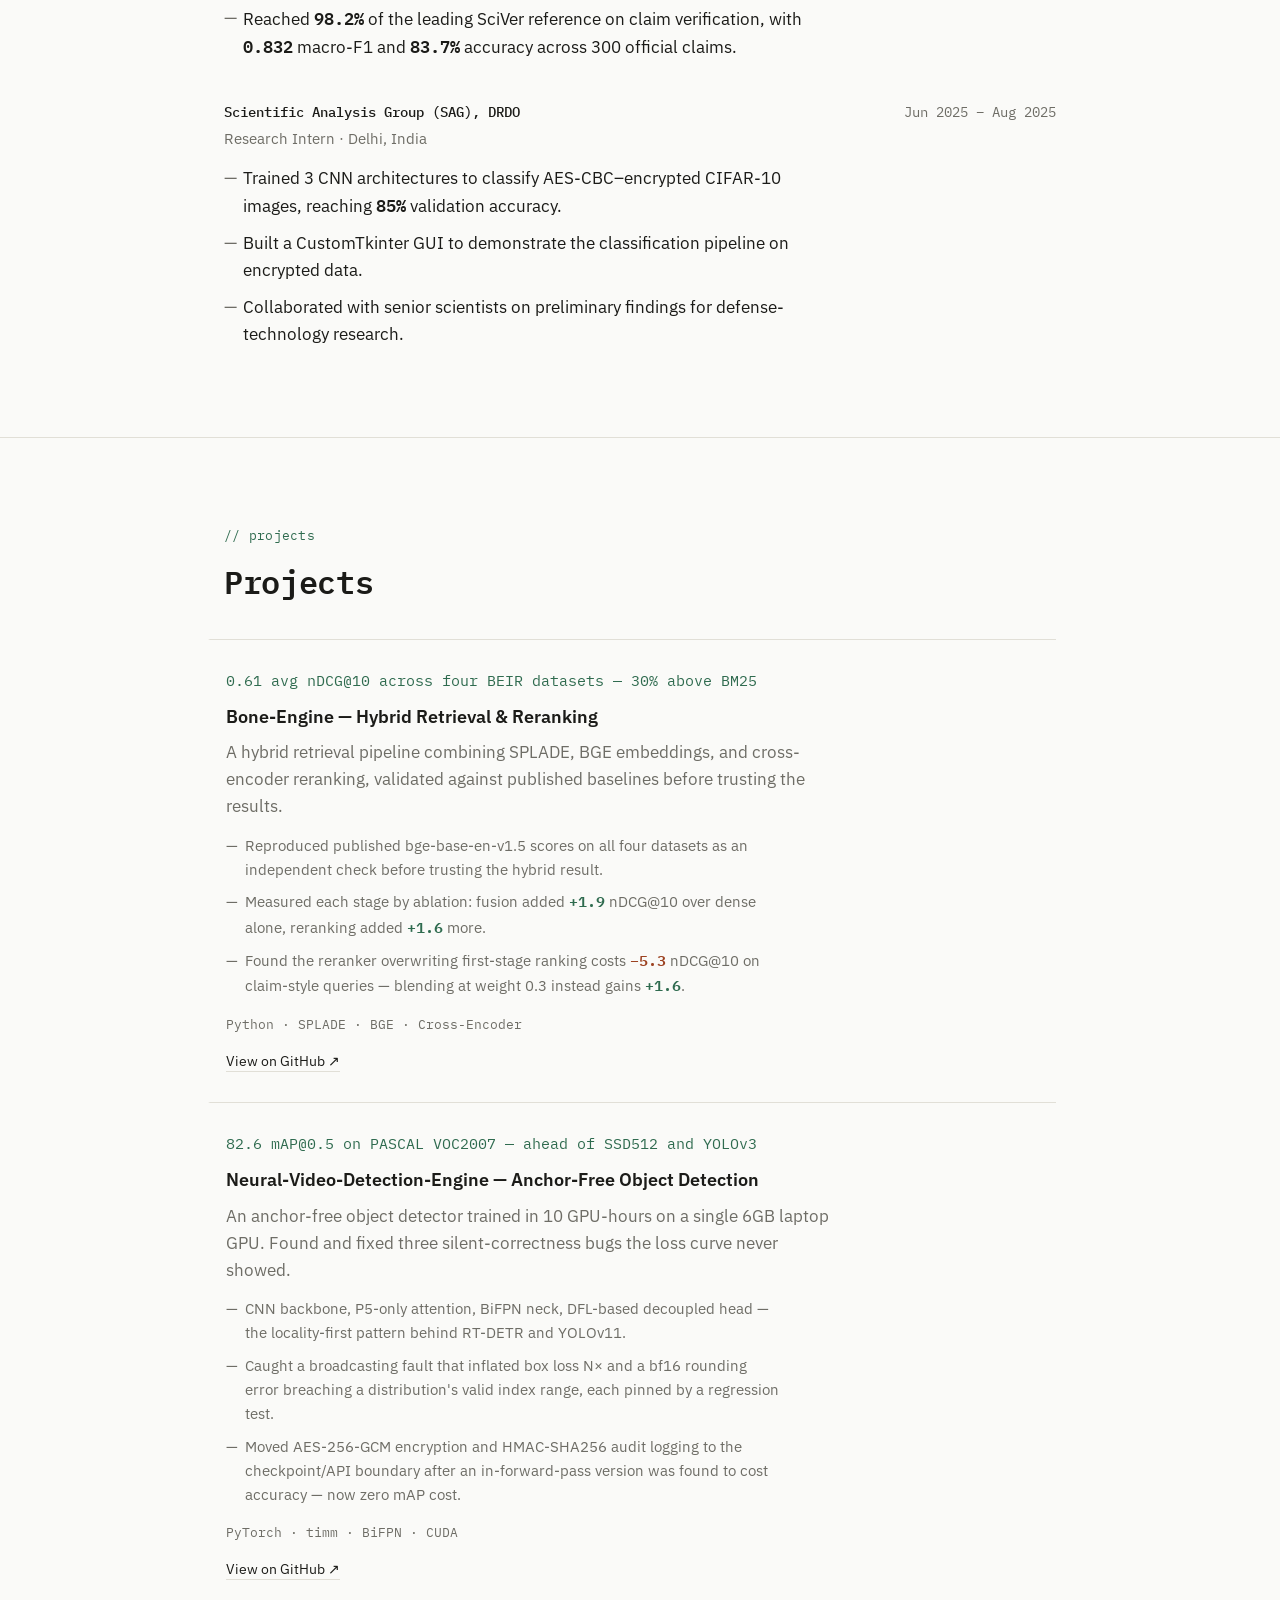
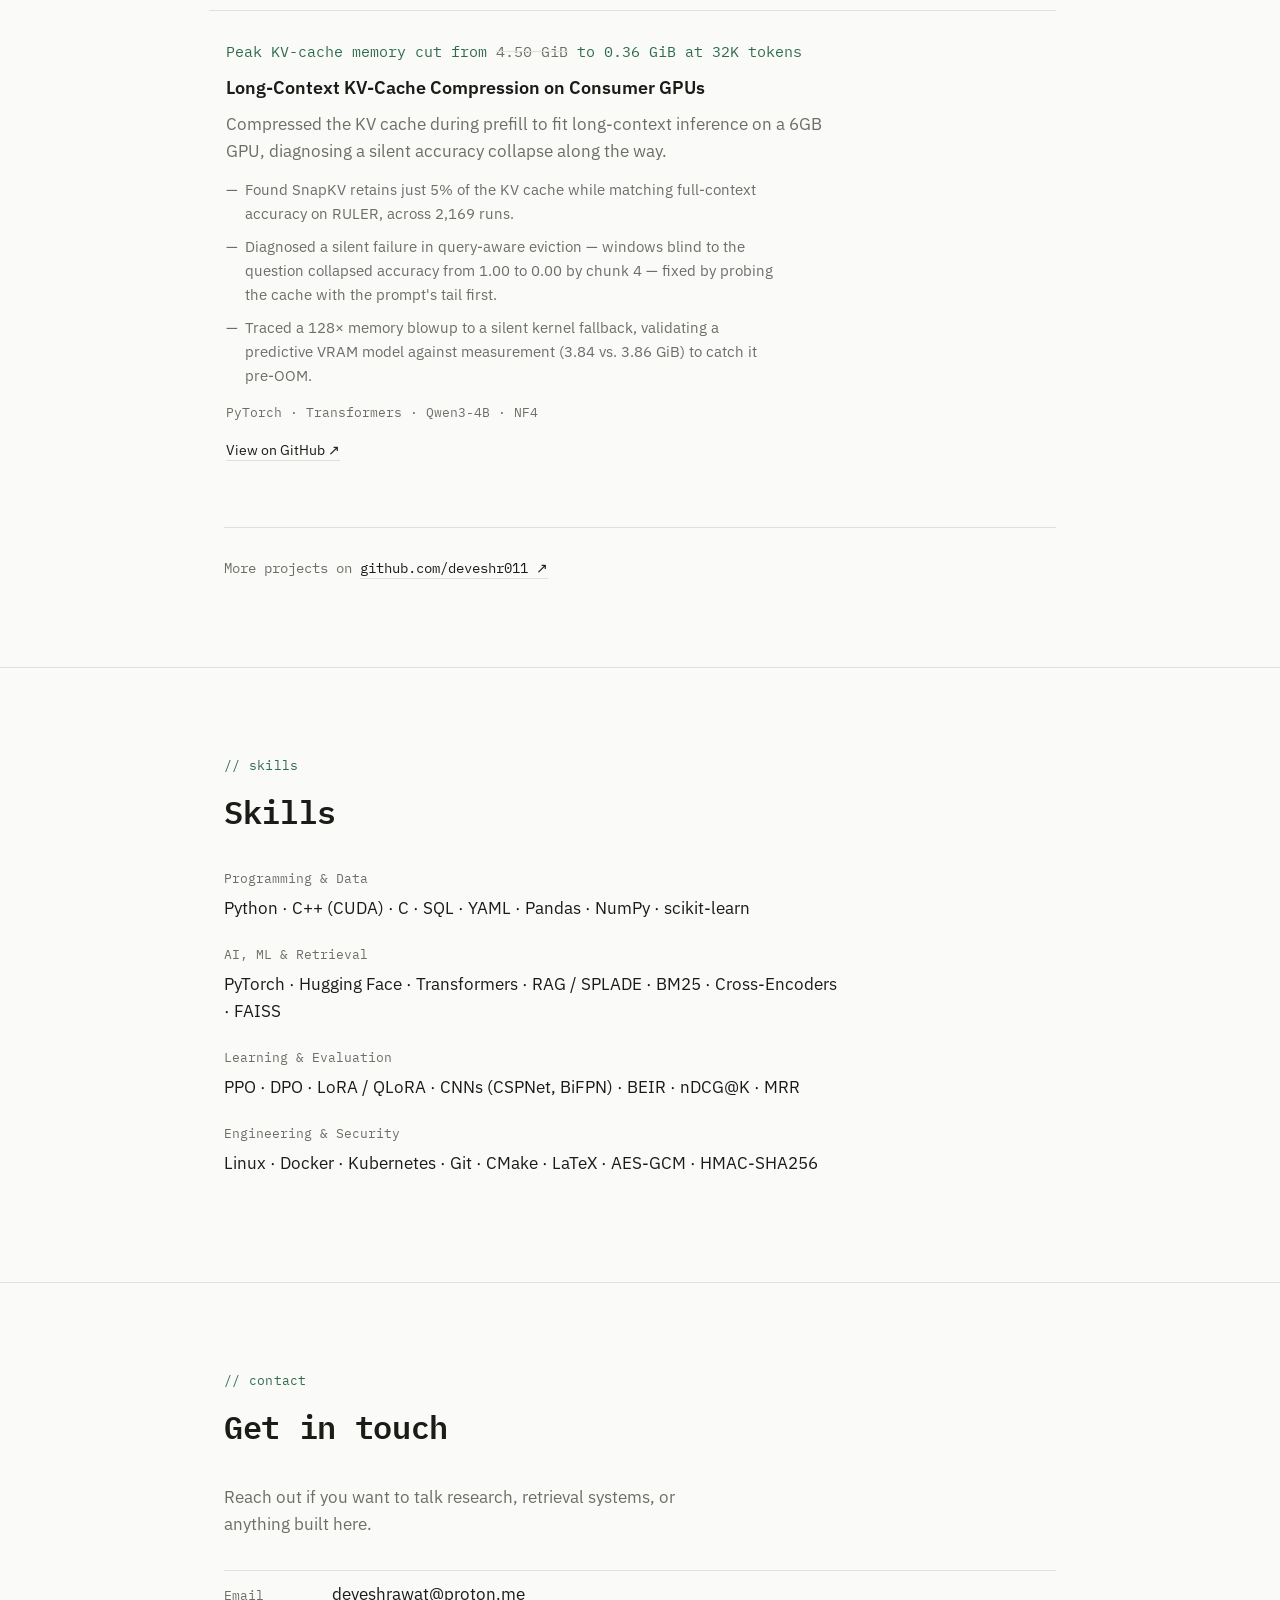
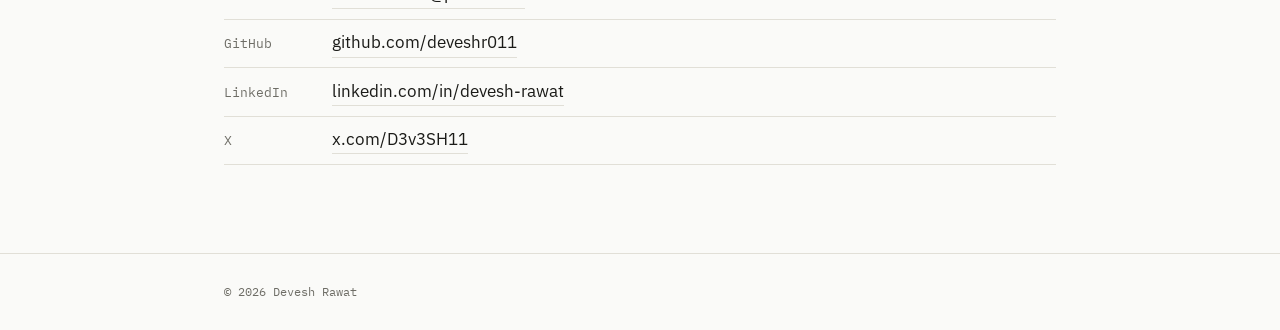
==== commit b71734f6: "Add diff-style deltas, custom selection color, one-time hero entrance Ablation deltas in the Bone-En" ====
--- a/index.html
+++ b/index.html
@@ -125,8 +125,8 @@
         <p class="project-desc">A hybrid retrieval pipeline combining SPLADE, BGE embeddings, and cross-encoder reranking, validated against published baselines before trusting the results.</p>
         <ul class="project-bullets">
           <li>Reproduced published bge-base-en-v1.5 scores on all four datasets as an independent check before trusting the hybrid result.</li>
-          <li>Measured each stage by ablation: fusion added +1.9 nDCG@10 over dense alone, reranking added +1.6 more.</li>
-          <li>Found the reranker overwriting first-stage ranking costs 5.3 nDCG@10 on claim-style queries — blending at weight 0.3 instead gains +1.6.</li>
+          <li>Measured each stage by ablation: fusion added <span class="delta-pos">+1.9</span> nDCG@10 over dense alone, reranking added <span class="delta-pos">+1.6</span> more.</li>
+          <li>Found the reranker overwriting first-stage ranking costs <span class="delta-neg">−5.3</span> nDCG@10 on claim-style queries — blending at weight 0.3 instead gains <span class="delta-pos">+1.6</span>.</li>
         </ul>
         <p class="project-tags">Python · SPLADE · BGE · Cross-Encoder</p>
         <a class="project-link" href="https://github.com/deveshr011" target="_blank" rel="noopener">View on GitHub ↗</a>
@@ -146,7 +146,7 @@
       </article>
 
       <article class="project">
-        <p class="project-metric">Peak KV-cache memory cut from 4.50 GiB to 0.36 GiB at 32K tokens</p>
+        <p class="project-metric">Peak KV-cache memory cut from <span class="metric-was">4.50 GiB</span> to 0.36 GiB at 32K tokens</p>
         <h3 class="project-name">Long-Context KV-Cache Compression on Consumer GPUs</h3>
         <p class="project-desc">Compressed the KV cache during prefill to fit long-context inference on a 6GB GPU, diagnosing a silent accuracy collapse along the way.</p>
         <ul class="project-bullets">
--- a/css/style.css
+++ b/css/style.css
@@ -43,6 +43,7 @@
   --muted: #6e6d66;
   --rule: #e1dfd7;
   --signal: #2f6b4f;
+  --delta-neg: #9c4221;
 
   --font-sans: 'IBM Plex Sans', -apple-system, BlinkMacSystemFont, 'Segoe UI', sans-serif;
   --font-mono: 'IBM Plex Mono', ui-monospace, 'SFMono-Regular', Consolas, monospace;
@@ -64,6 +65,11 @@
   -webkit-font-smoothing: antialiased;
 }
 img { max-width: 100%; height: auto; display: block; }
+
+::selection {
+  background: var(--signal);
+  color: var(--paper);
+}
 a { color: inherit; }
 ul { list-style: none; margin: 0; padding: 0; }
 h1, h2, h3 { margin: 0; }
@@ -187,6 +193,23 @@
   color: var(--ink);
 }
 
+.delta-pos,
+.delta-neg {
+  font-family: var(--font-mono);
+  font-weight: 600;
+  font-variant-numeric: tabular-nums;
+}
+.delta-pos { color: var(--signal); }
+.delta-neg { color: var(--delta-neg); }
+
+.metric-was {
+  color: var(--muted);
+  font-weight: 400;
+  text-decoration: line-through;
+  text-decoration-color: var(--rule);
+  text-decoration-thickness: 1px;
+}
+
 /* ---- Hero ---- */
 .hero {
   padding-block: clamp(3.5rem, 8vw, 6rem) clamp(3.5rem, 8vw, 5rem);
@@ -239,6 +262,29 @@
   object-fit: cover;
   border: 1px solid var(--rule);
   filter: grayscale(1);
+}
+
+@keyframes hero-in {
+  from { opacity: 0; transform: translateY(10px); }
+  to { opacity: 1; transform: translateY(0); }
+}
+.hero-text > * {
+  animation: hero-in 0.5s ease both;
+}
+.hero-text > *:nth-child(1) { animation-delay: 0s; }
+.hero-text > *:nth-child(2) { animation-delay: 0.08s; }
+.hero-text > *:nth-child(3) { animation-delay: 0.16s; }
+.hero-text > *:nth-child(4) { animation-delay: 0.24s; }
+.hero-text > *:nth-child(5) { animation-delay: 0.32s; }
+.hero-photo {
+  animation: hero-in 0.6s ease 0.15s both;
+}
+
+@media (prefers-reduced-motion: reduce) {
+  .hero-text > *,
+  .hero-photo {
+    animation: none;
+  }
 }
 
 /* ---- Sections ---- */
@@ -467,6 +513,12 @@
   .skip-link {
     display: none;
   }
+  .hero-text > *,
+  .hero-photo {
+    animation: none;
+    opacity: 1;
+    transform: none;
+  }
   a {
     color: #000;
     text-decoration: underline;
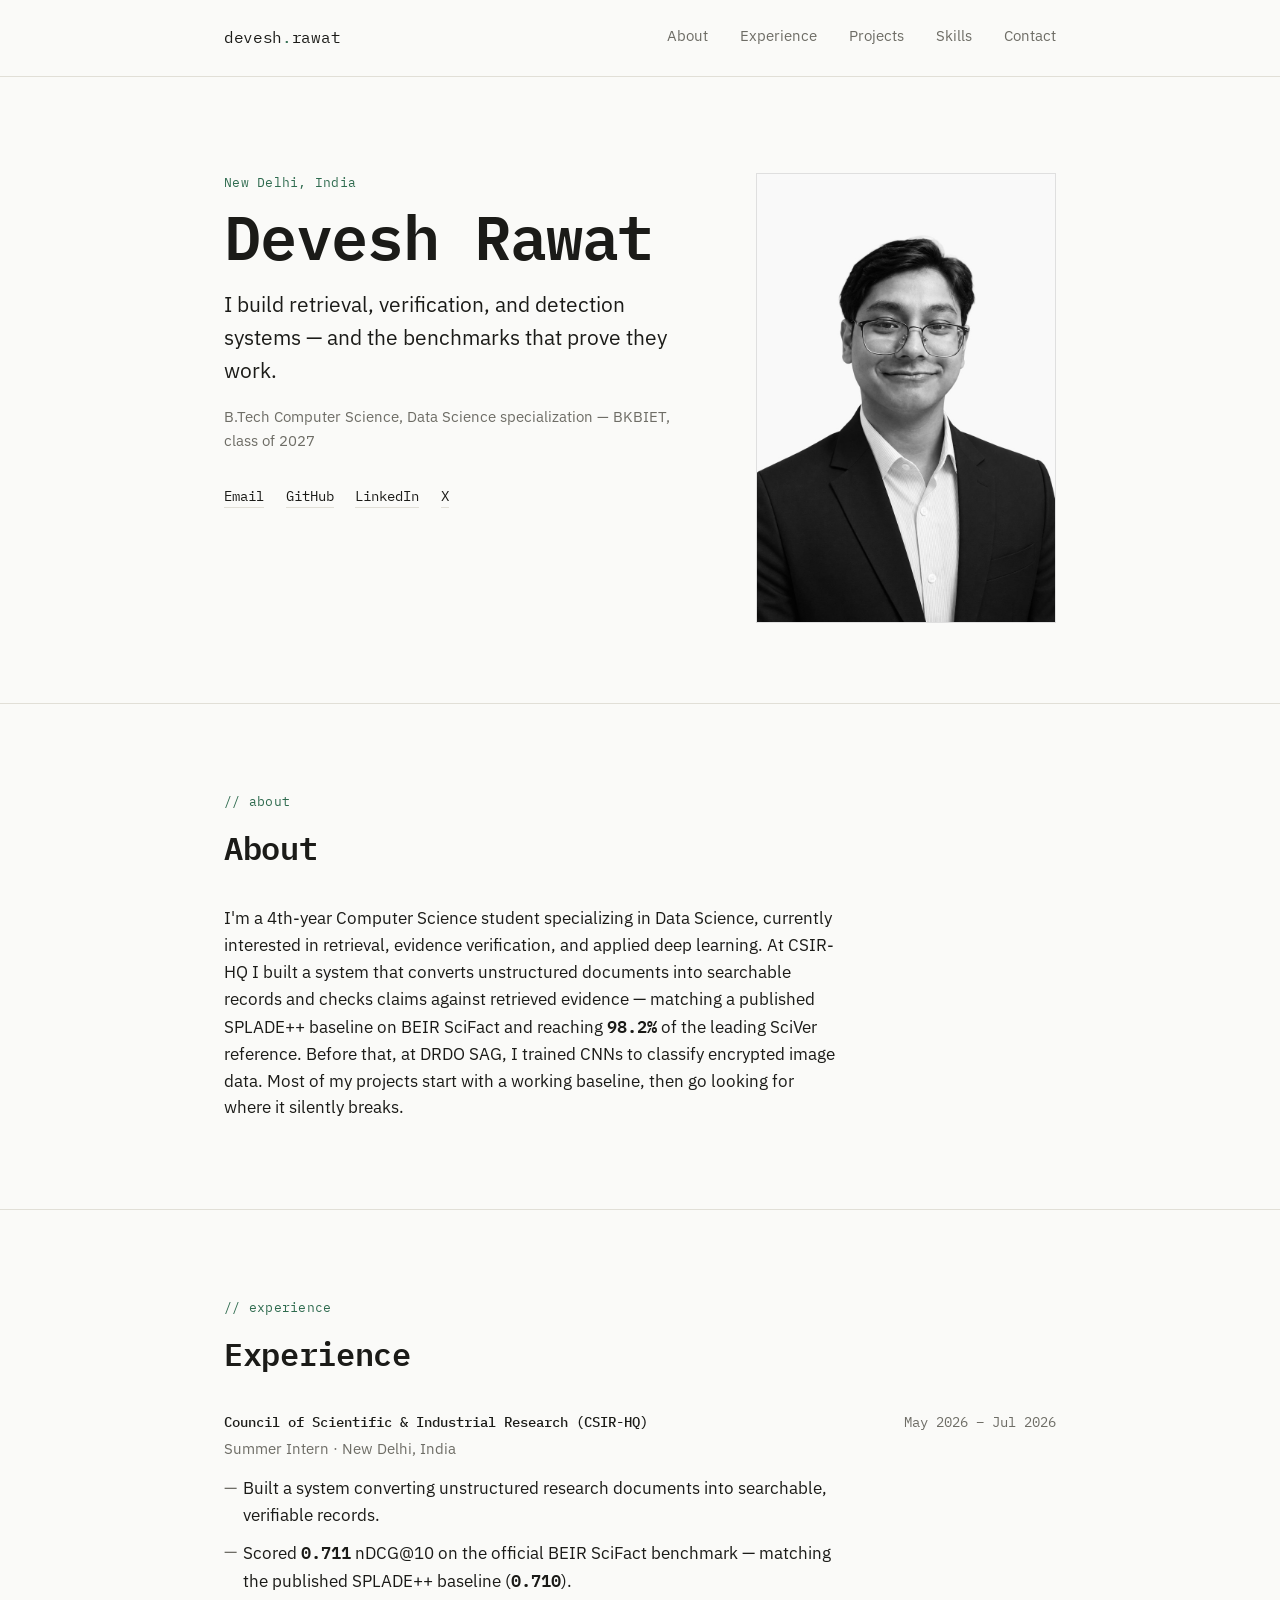
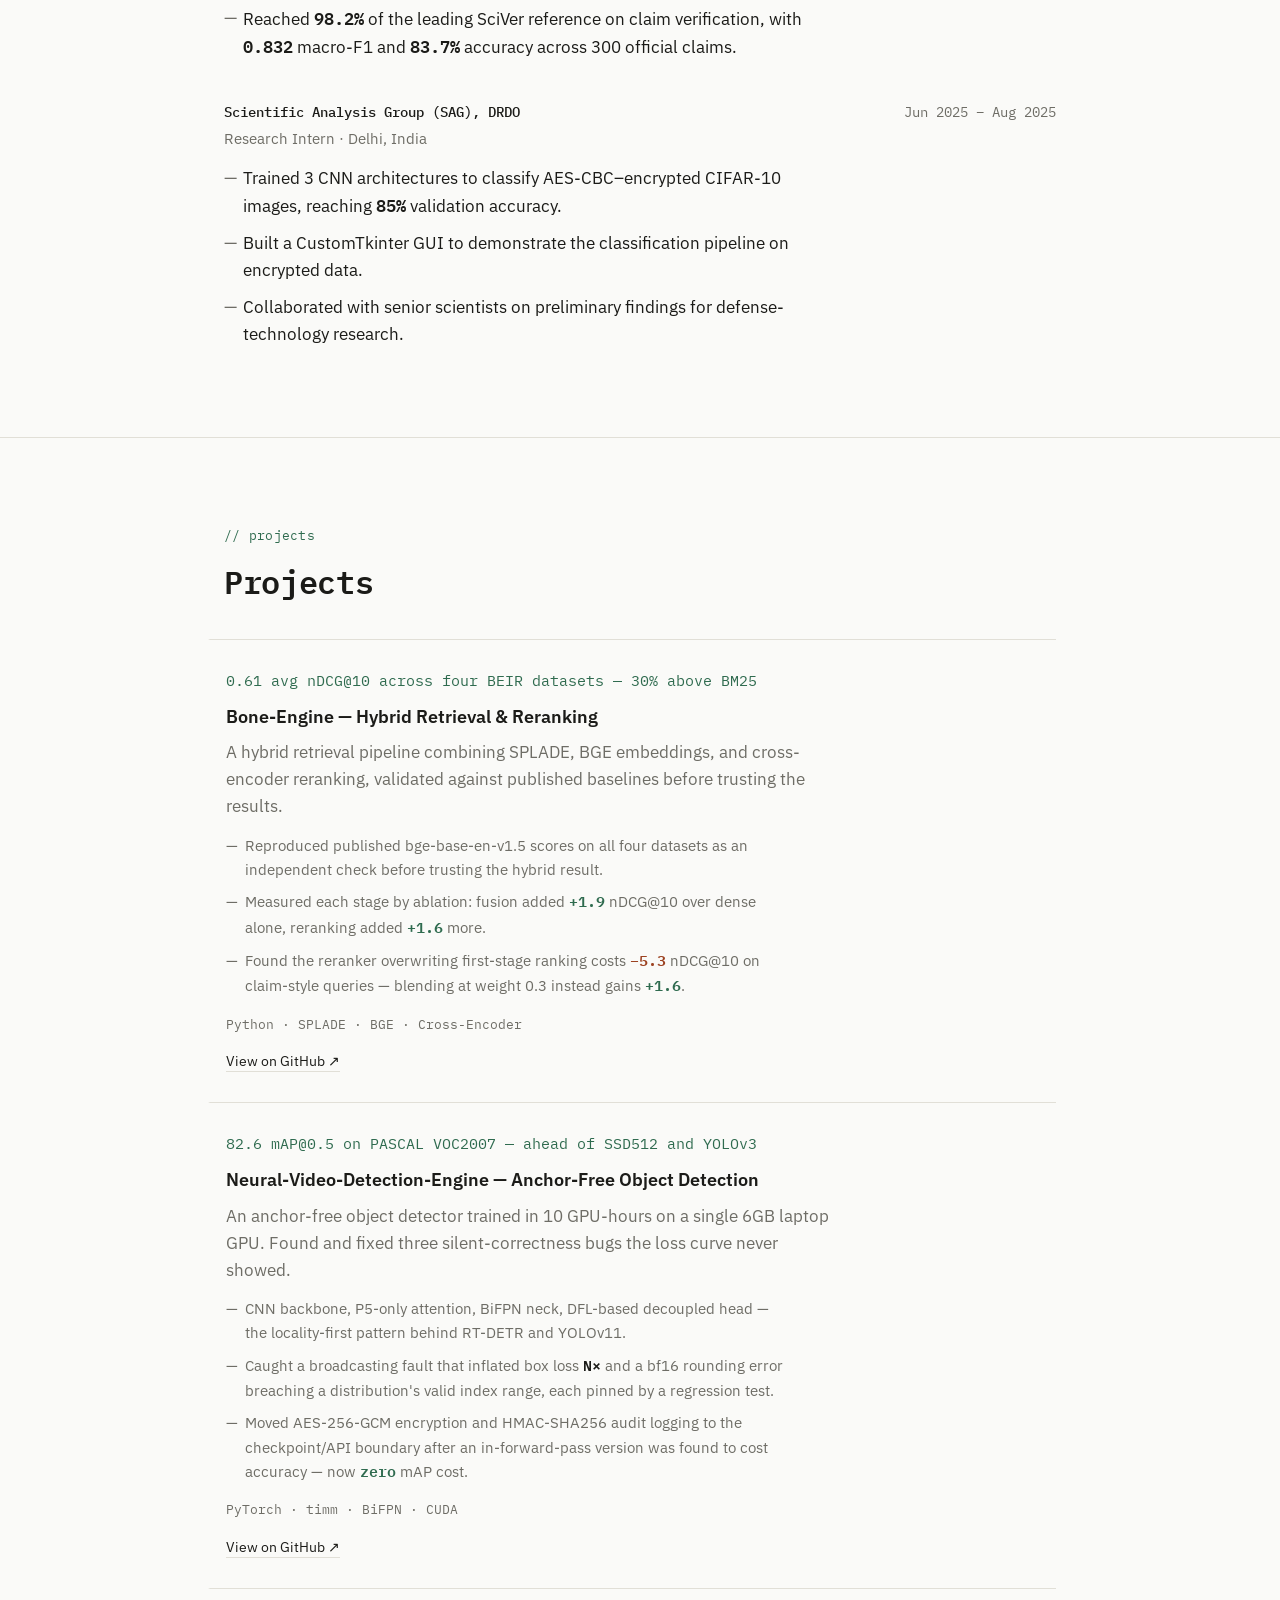
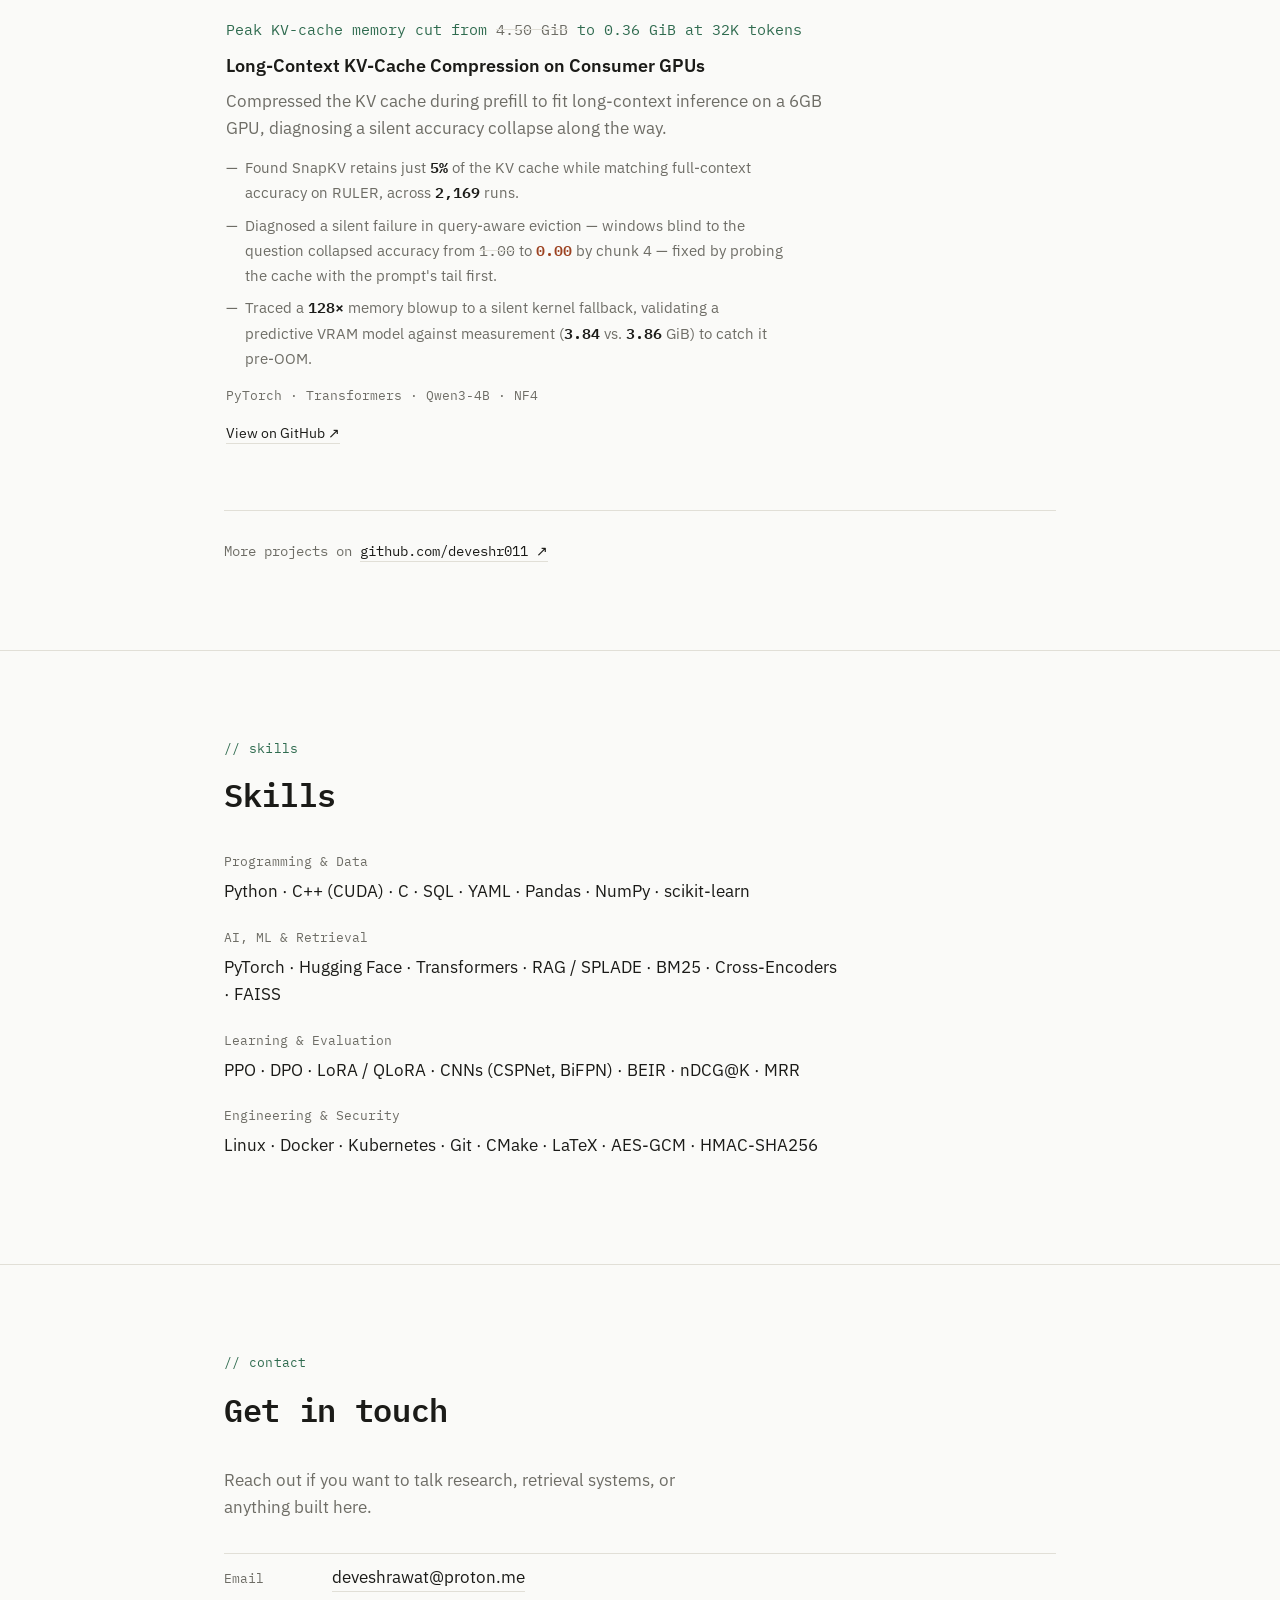
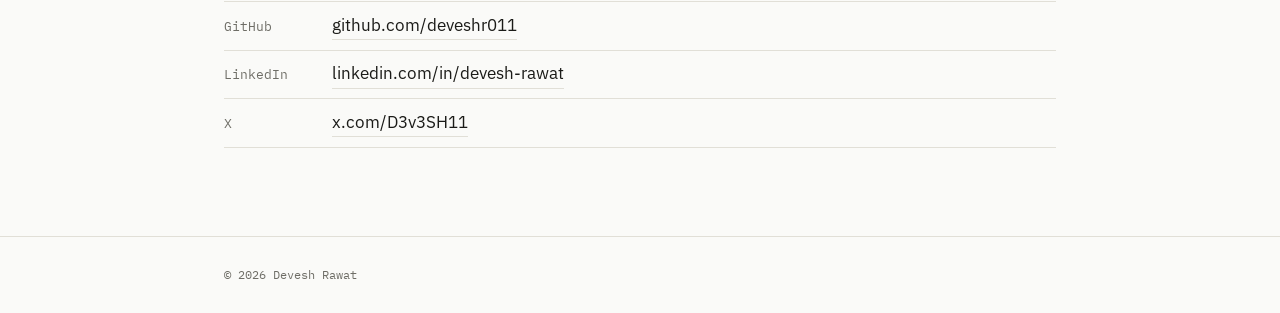
==== commit 3b160ea6: "Extend numeric styling to all projects, add SEO/mobile hygiene Mono-metric and diff-delta treatment " ====
--- a/index.html
+++ b/index.html
@@ -5,8 +5,13 @@
 <meta name="viewport" content="width=device-width, initial-scale=1">
 <title>Devesh Rawat — CS Student, Retrieval &amp; ML Systems</title>
 <meta name="description" content="Devesh Rawat builds retrieval, verification, and detection systems, and the benchmarks that prove they work. Research at CSIR-HQ and DRDO SAG.">
+<meta name="theme-color" content="#fafaf8">
 <link rel="canonical" href="https://deveshr011.github.io/">
 <link rel="icon" href="assets/favicon.svg" type="image/svg+xml">
+<link rel="apple-touch-icon" href="assets/apple-touch-icon.png">
+
+<link rel="preload" href="assets/fonts/ibm-plex-mono-600.woff2" as="font" type="font/woff2" crossorigin>
+<link rel="preload" href="assets/fonts/ibm-plex-sans-400.woff2" as="font" type="font/woff2" crossorigin>
 <link rel="stylesheet" href="css/style.css">
 
 <meta property="og:type" content="website">
@@ -20,6 +25,31 @@
 <meta name="twitter:title" content="Devesh Rawat — CS Student, Retrieval & ML Systems">
 <meta name="twitter:description" content="Devesh Rawat builds retrieval, verification, and detection systems, and the benchmarks that prove they work. Research at CSIR-HQ and DRDO SAG.">
 <meta name="twitter:image" content="https://deveshr011.github.io/assets/profile.jpg">
+
+<script type="application/ld+json">
+{
+  "@context": "https://schema.org",
+  "@type": "Person",
+  "name": "Devesh Rawat",
+  "url": "https://deveshr011.github.io/",
+  "image": "https://deveshr011.github.io/assets/profile.jpg",
+  "jobTitle": "Computer Science Student",
+  "email": "mailto:deveshrawat@proton.me",
+  "affiliation": {
+    "@type": "CollegeOrUniversity",
+    "name": "BK Birla Institute of Engineering and Technology"
+  },
+  "alumniOf": {
+    "@type": "CollegeOrUniversity",
+    "name": "BK Birla Institute of Engineering and Technology"
+  },
+  "sameAs": [
+    "https://github.com/deveshr011",
+    "https://www.linkedin.com/in/devesh-rawat-1324a92b0/",
+    "https://x.com/D3v3SH11"
+  ]
+}
+</script>
 </head>
 <body>
 
@@ -138,8 +168,8 @@
         <p class="project-desc">An anchor-free object detector trained in 10 GPU-hours on a single 6GB laptop GPU. Found and fixed three silent-correctness bugs the loss curve never showed.</p>
         <ul class="project-bullets">
           <li>CNN backbone, P5-only attention, BiFPN neck, DFL-based decoupled head — the locality-first pattern behind RT-DETR and YOLOv11.</li>
-          <li>Caught a broadcasting fault that inflated box loss N&times; and a bf16 rounding error breaching a distribution's valid index range, each pinned by a regression test.</li>
-          <li>Moved AES-256-GCM encryption and HMAC-SHA256 audit logging to the checkpoint/API boundary after an in-forward-pass version was found to cost accuracy — now zero mAP cost.</li>
+          <li>Caught a broadcasting fault that inflated box loss <strong class="metric">N&times;</strong> and a bf16 rounding error breaching a distribution's valid index range, each pinned by a regression test.</li>
+          <li>Moved AES-256-GCM encryption and HMAC-SHA256 audit logging to the checkpoint/API boundary after an in-forward-pass version was found to cost accuracy — now <span class="delta-pos">zero</span> mAP cost.</li>
         </ul>
         <p class="project-tags">PyTorch · timm · BiFPN · CUDA</p>
         <a class="project-link" href="https://github.com/deveshr011" target="_blank" rel="noopener">View on GitHub ↗</a>
@@ -150,9 +180,9 @@
         <h3 class="project-name">Long-Context KV-Cache Compression on Consumer GPUs</h3>
         <p class="project-desc">Compressed the KV cache during prefill to fit long-context inference on a 6GB GPU, diagnosing a silent accuracy collapse along the way.</p>
         <ul class="project-bullets">
-          <li>Found SnapKV retains just 5% of the KV cache while matching full-context accuracy on RULER, across 2,169 runs.</li>
-          <li>Diagnosed a silent failure in query-aware eviction — windows blind to the question collapsed accuracy from 1.00 to 0.00 by chunk 4 — fixed by probing the cache with the prompt's tail first.</li>
-          <li>Traced a 128&times; memory blowup to a silent kernel fallback, validating a predictive VRAM model against measurement (3.84 vs. 3.86 GiB) to catch it pre-OOM.</li>
+          <li>Found SnapKV retains just <strong class="metric">5%</strong> of the KV cache while matching full-context accuracy on RULER, across <strong class="metric">2,169</strong> runs.</li>
+          <li>Diagnosed a silent failure in query-aware eviction — windows blind to the question collapsed accuracy from <span class="metric-was">1.00</span> to <span class="delta-neg">0.00</span> by chunk 4 — fixed by probing the cache with the prompt's tail first.</li>
+          <li>Traced a <strong class="metric">128&times;</strong> memory blowup to a silent kernel fallback, validating a predictive VRAM model against measurement (<strong class="metric">3.84</strong> vs. <strong class="metric">3.86</strong> GiB) to catch it pre-OOM.</li>
         </ul>
         <p class="project-tags">PyTorch · Transformers · Qwen3-4B · NF4</p>
         <a class="project-link" href="https://github.com/deveshr011" target="_blank" rel="noopener">View on GitHub ↗</a>
--- a/css/style.css
+++ b/css/style.css
@@ -203,6 +203,8 @@
 .delta-neg { color: var(--delta-neg); }
 
 .metric-was {
+  font-family: var(--font-mono);
+  font-variant-numeric: tabular-nums;
   color: var(--muted);
   font-weight: 400;
   text-decoration: line-through;
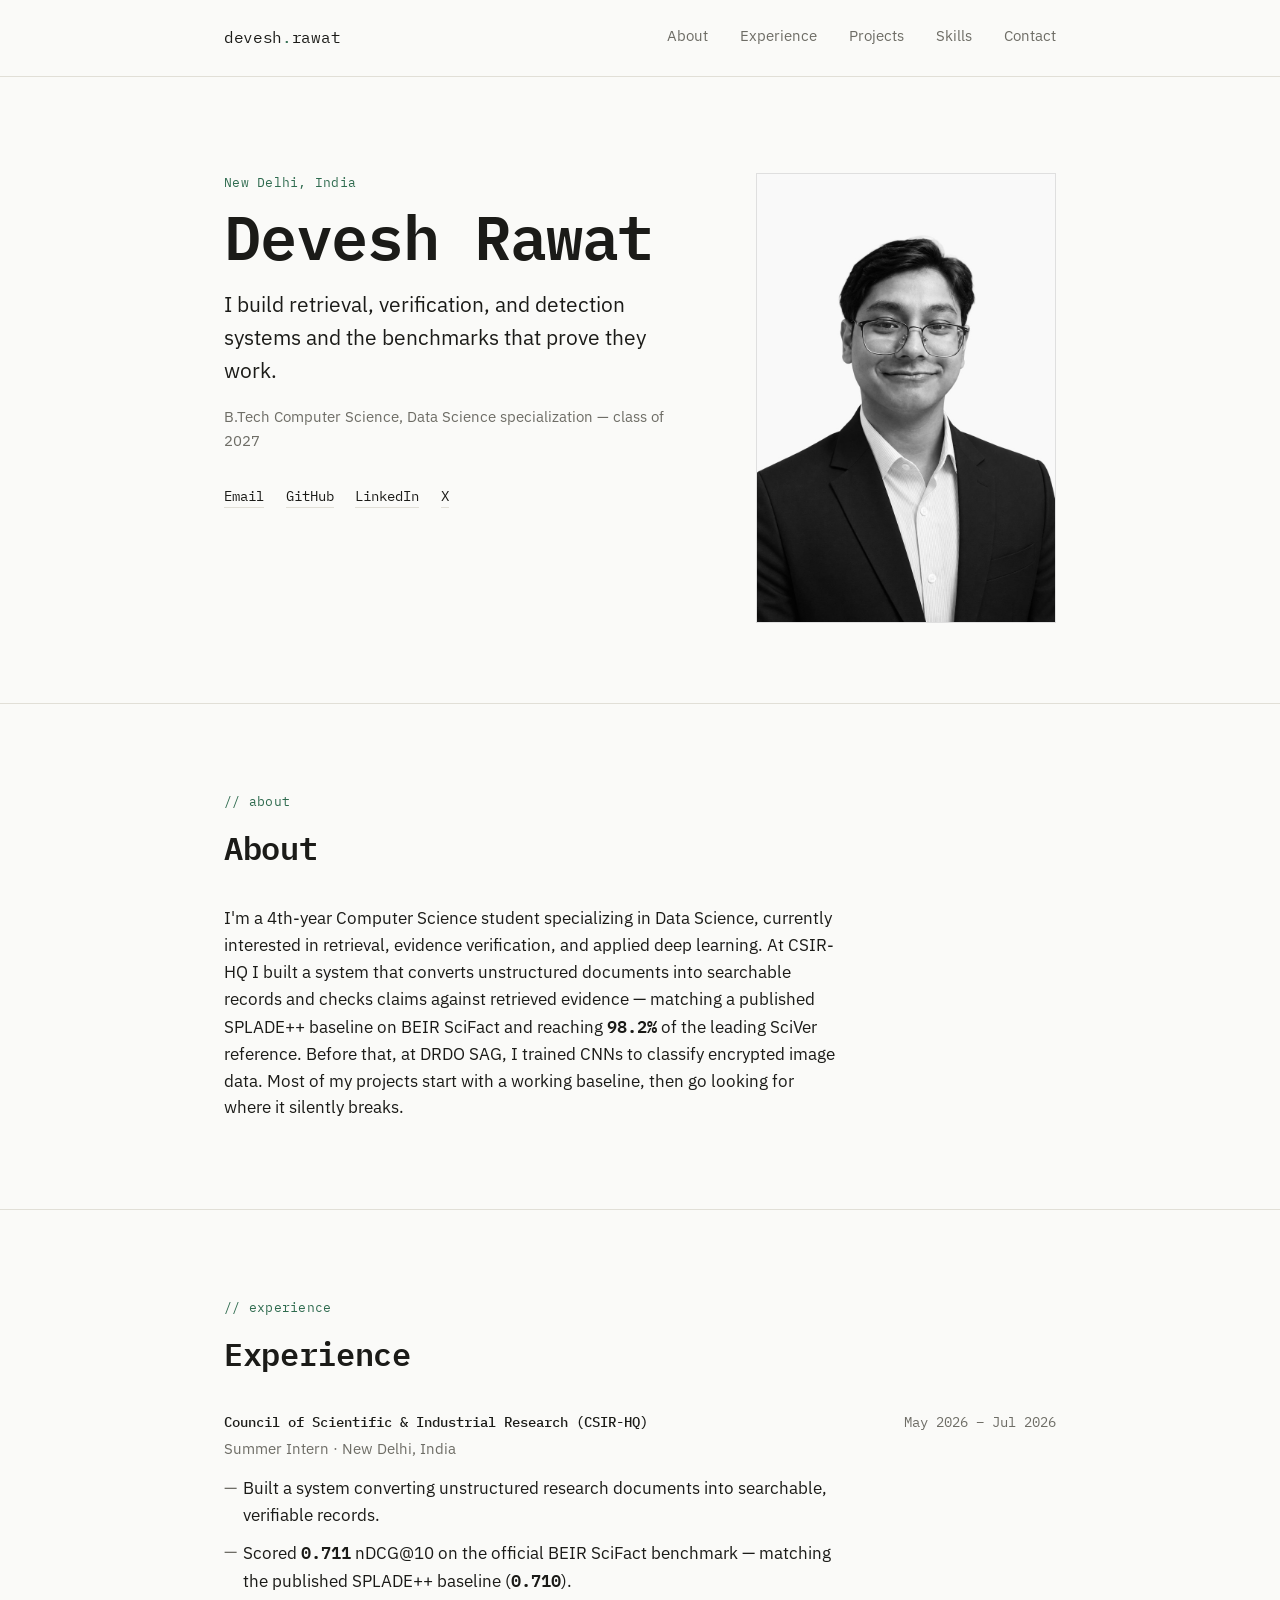
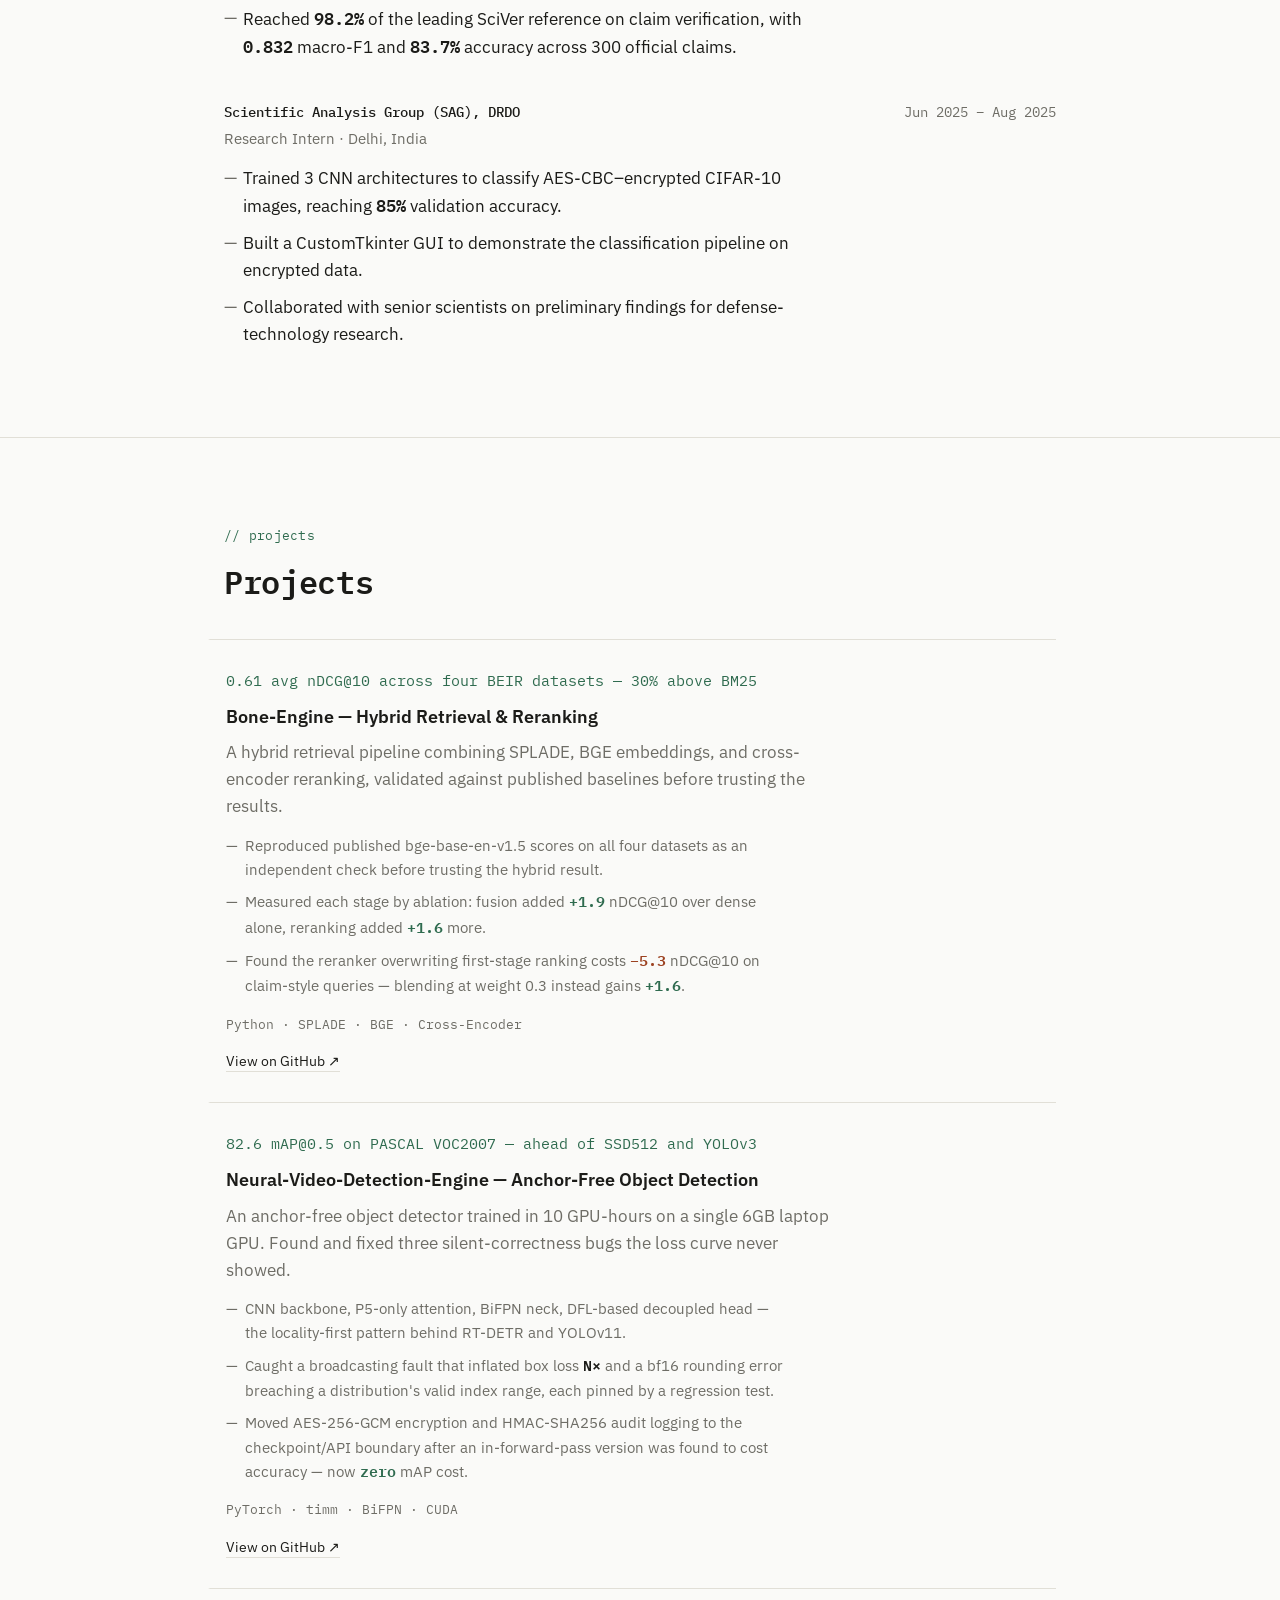
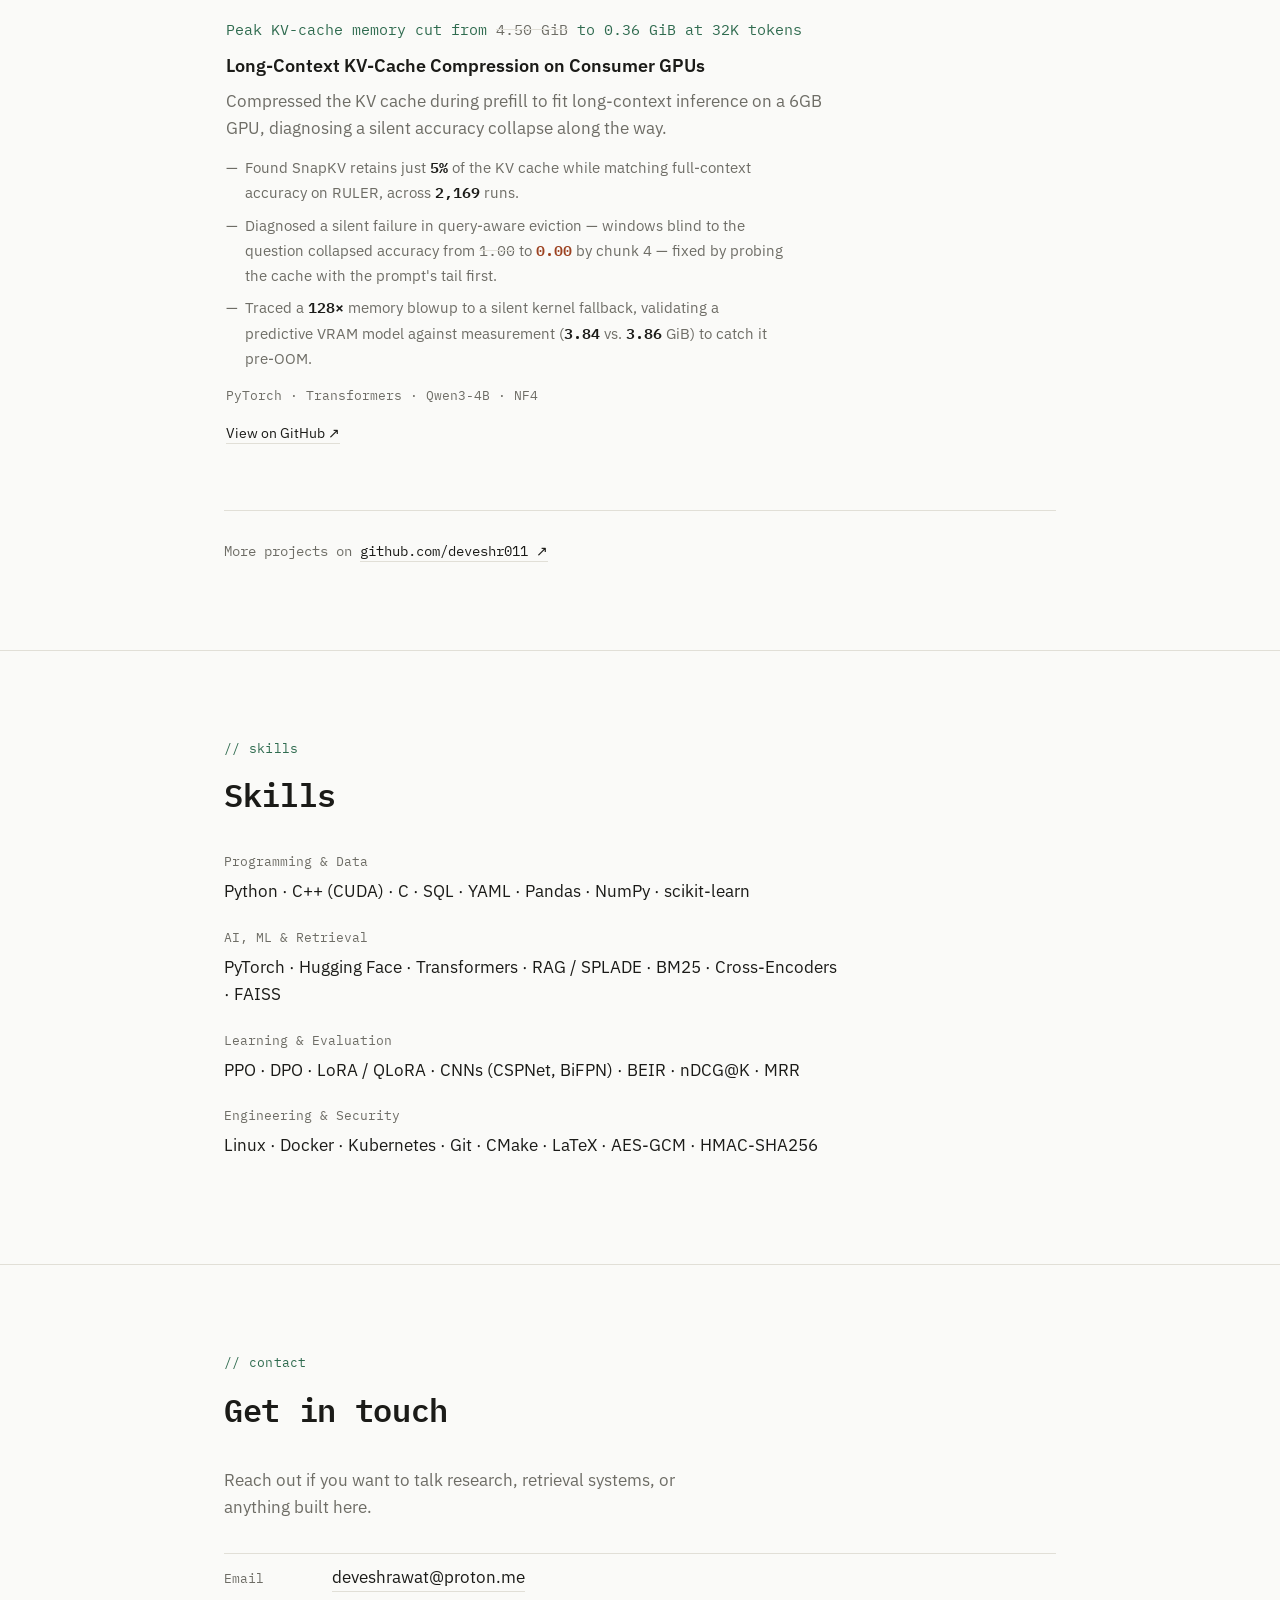
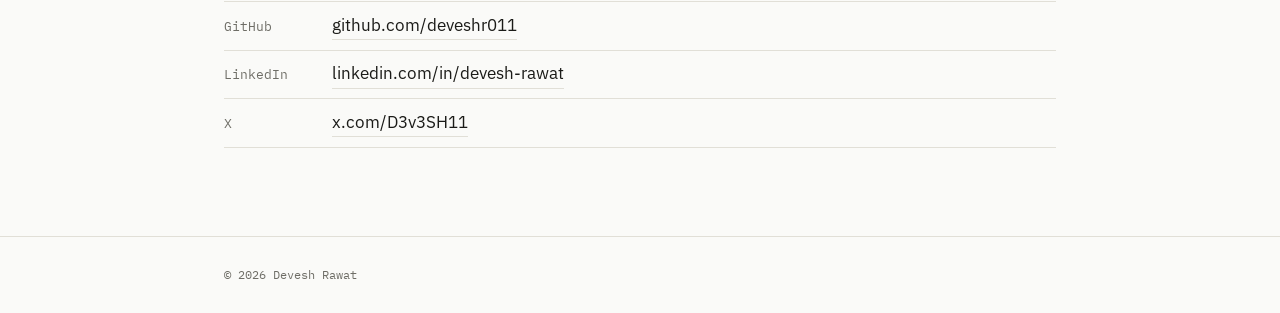
==== commit a0fd8ca5: "Simplify hero tagline and meta line copy" ====
--- a/index.html
+++ b/index.html
@@ -79,8 +79,8 @@
       <div class="hero-text">
         <p class="eyebrow">New Delhi, India</p>
         <h1 class="hero-name">Devesh Rawat</h1>
-        <p class="hero-tagline">I build retrieval, verification, and detection systems — and the benchmarks that prove they work.</p>
-        <p class="hero-meta">B.Tech Computer Science, Data Science specialization — BKBIET, class of 2027</p>
+        <p class="hero-tagline">I build retrieval, verification, and detection systems and the benchmarks that prove they work.</p>
+        <p class="hero-meta">B.Tech Computer Science, Data Science specialization — class of 2027</p>
         <ul class="link-row">
           <li><a href="mailto:deveshrawat@proton.me">Email</a></li>
           <li><a href="https://github.com/deveshr011" target="_blank" rel="noopener">GitHub</a></li>
--- a/css/style.css
+++ b/css/style.css
@@ -473,6 +473,28 @@
   font-family: var(--font-mono);
   font-size: 0.78rem;
   color: var(--muted);
+}
+
+/* ---- 404 ---- */
+.error-page {
+  min-height: calc(100vh - 77px);
+  display: flex;
+  align-items: center;
+}
+.error-back {
+  margin-top: 1.5rem;
+}
+.error-back a {
+  font-family: var(--font-mono);
+  font-size: 0.92rem;
+  text-decoration: none;
+  border-bottom: 1px solid var(--rule);
+  padding-bottom: 2px;
+  transition: border-color 0.15s ease, color 0.15s ease;
+}
+.error-back a:hover {
+  color: var(--signal);
+  border-color: var(--signal);
 }
 
 /* ---- Responsive ---- */
